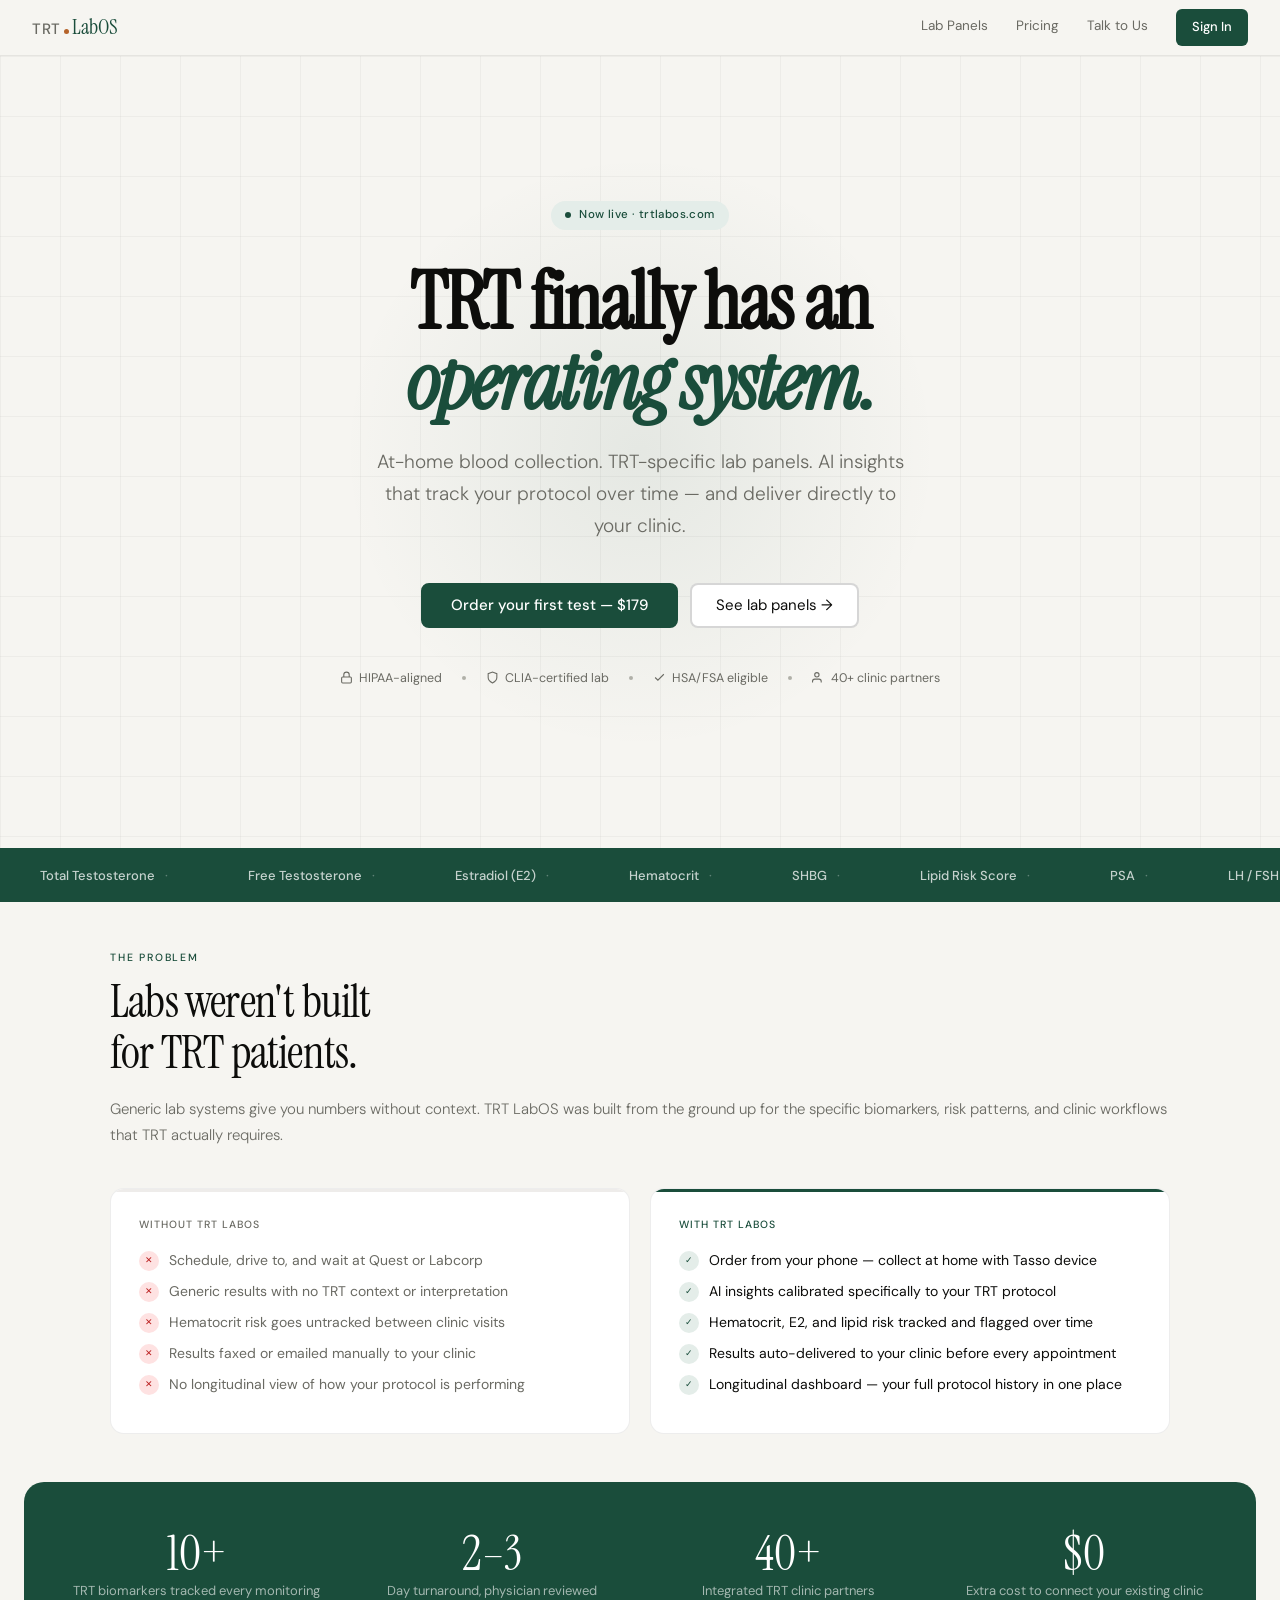
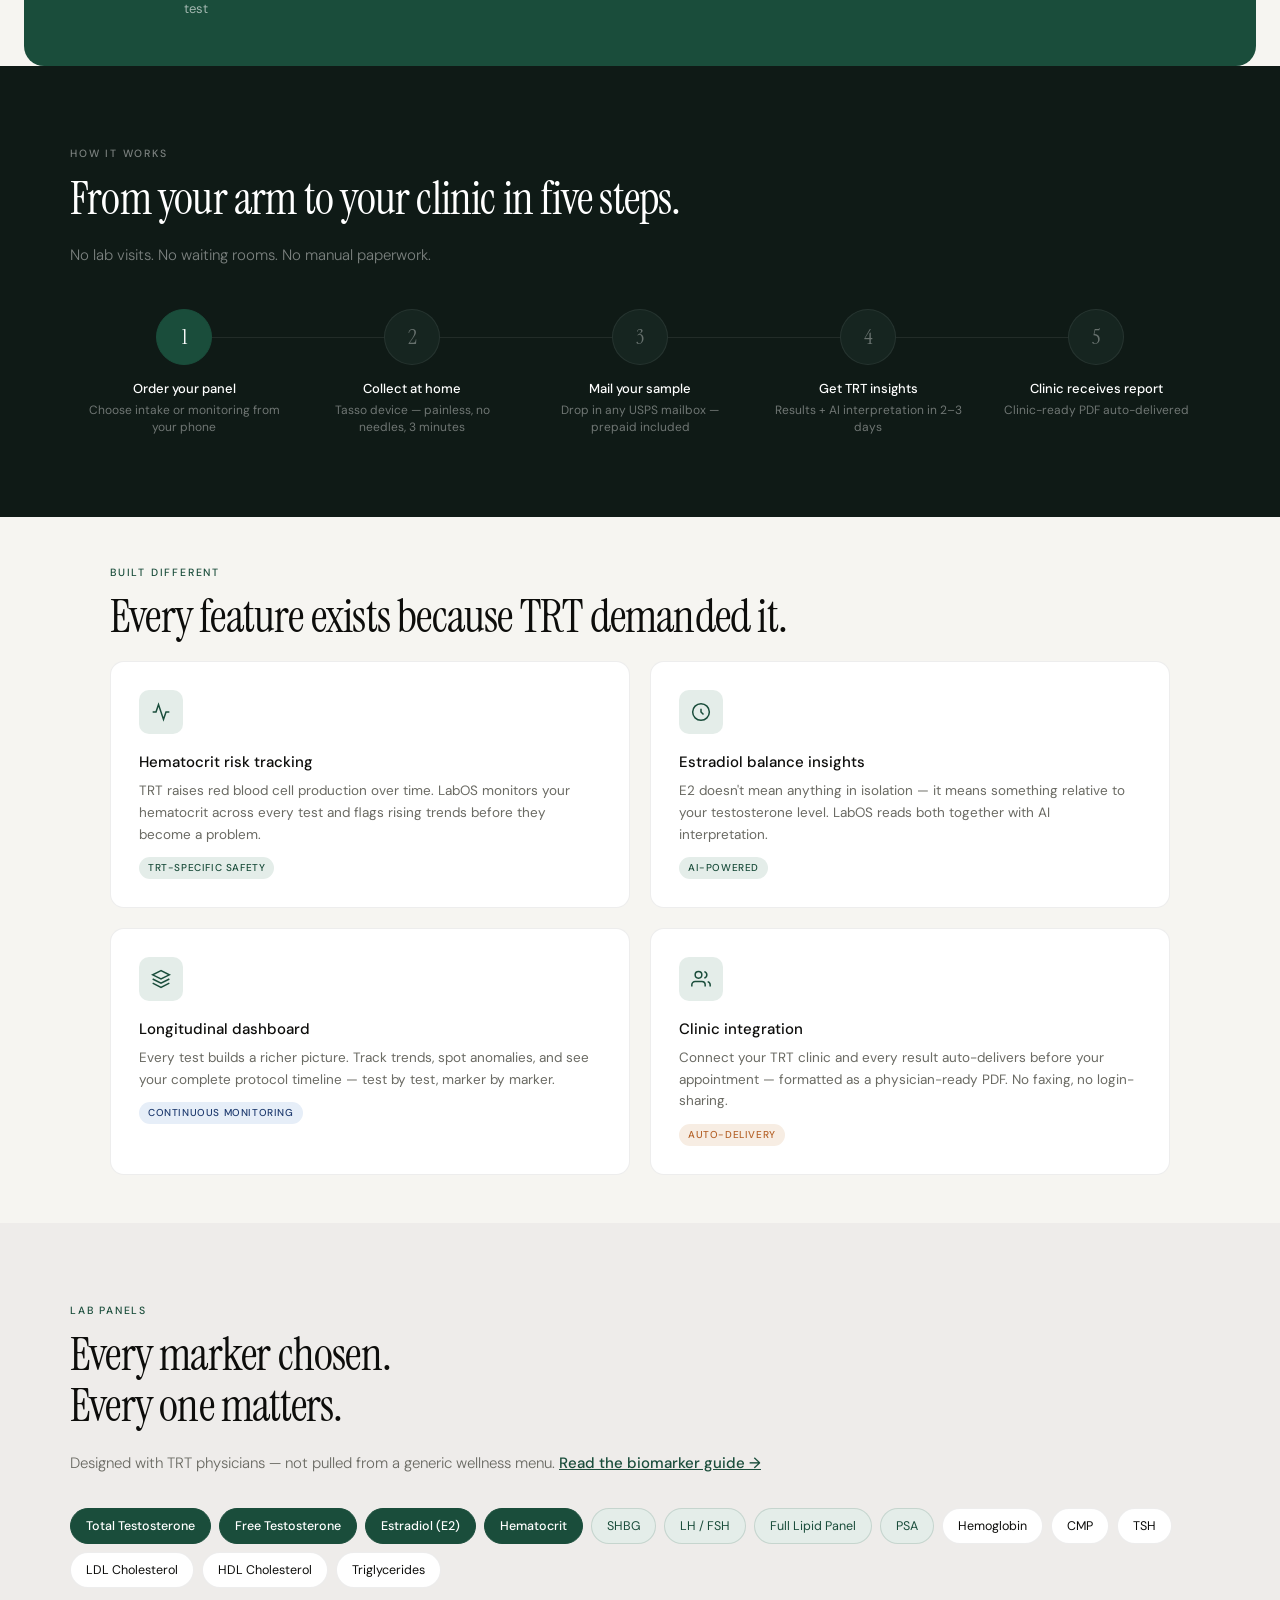
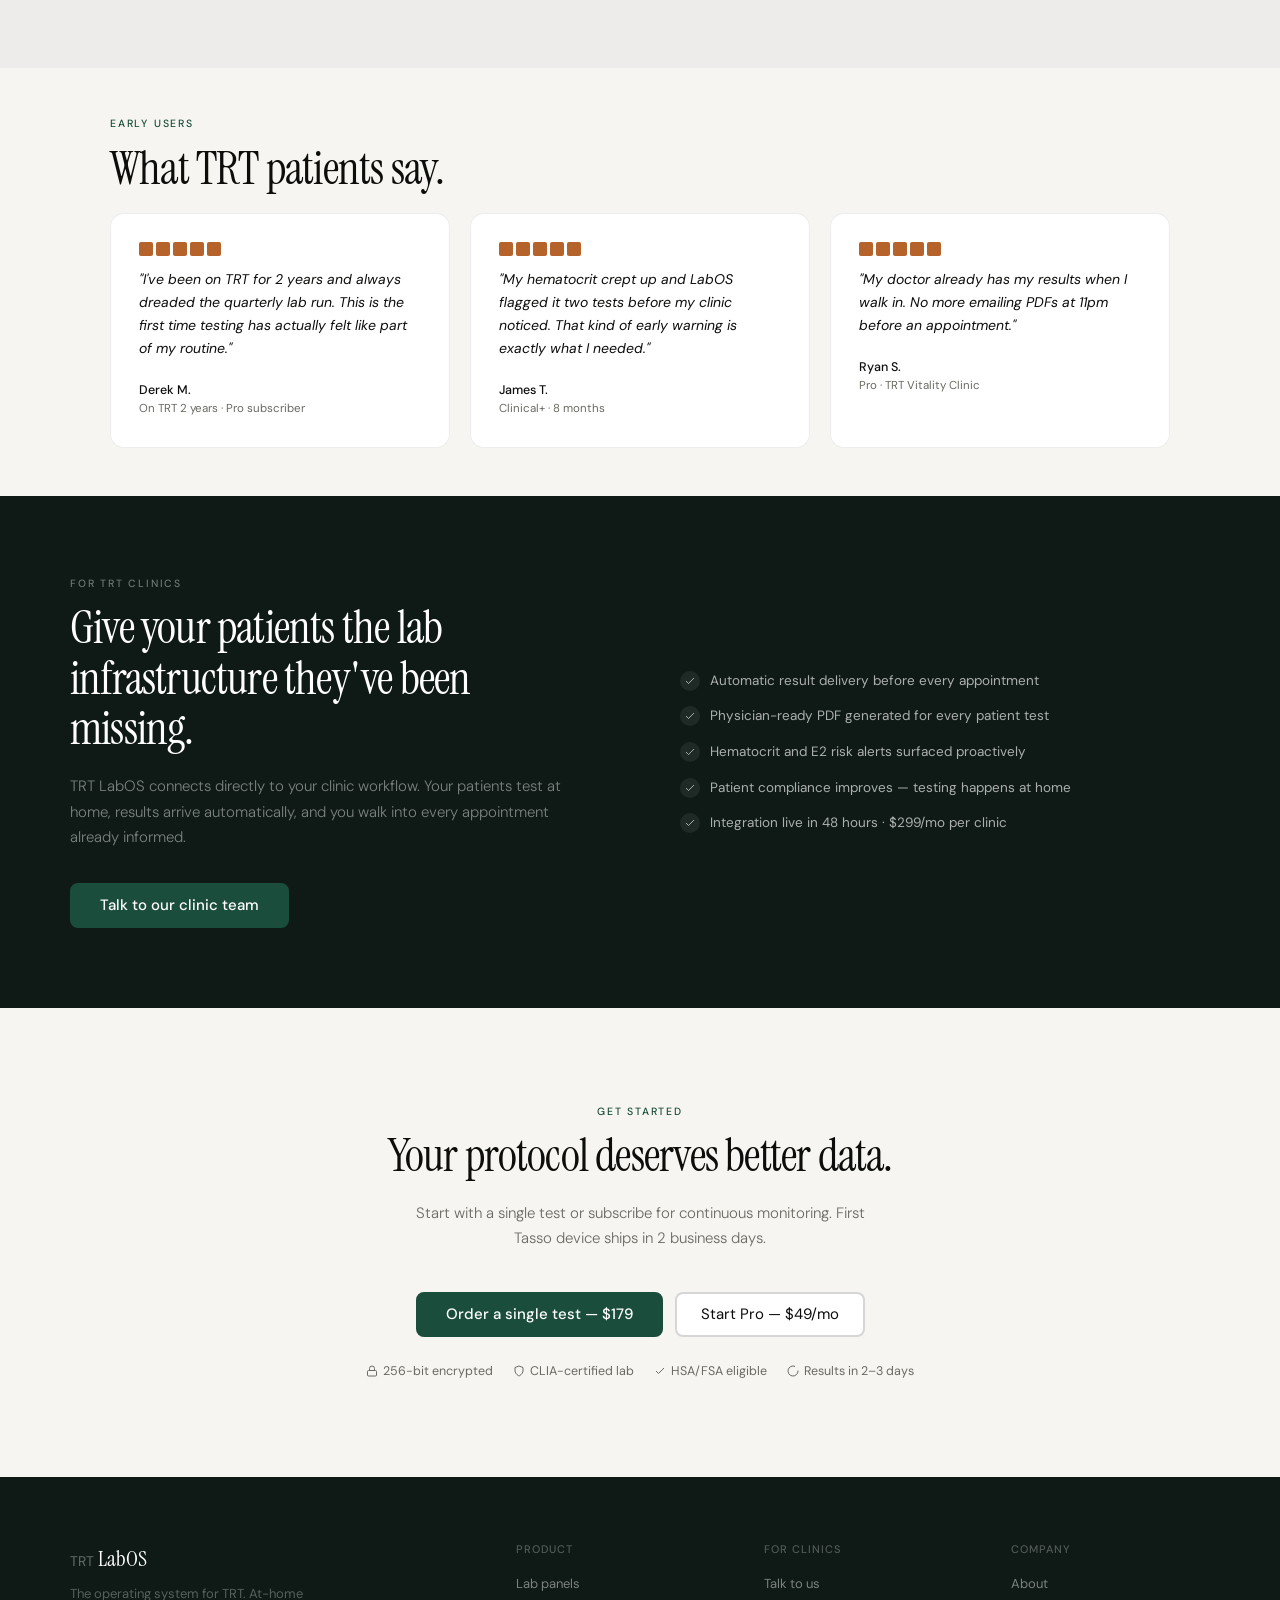
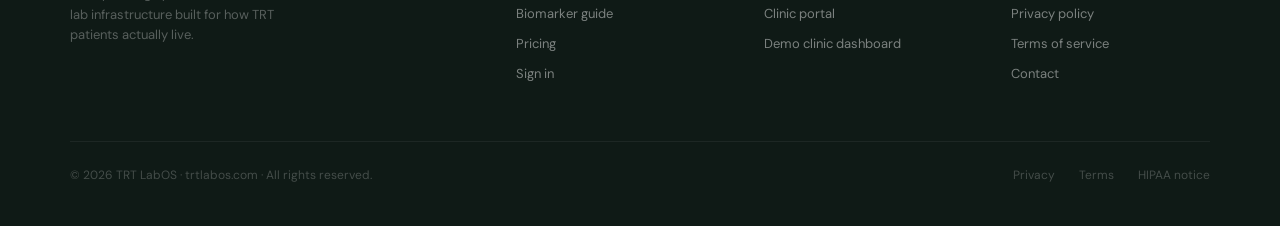
==== index.html @ 114b2422 "Add demo clinic dashboard; rename demo pages for prod namespace clarity - New demo-clinic-dashboard." ====
<!DOCTYPE html>
<html lang="en">
<head>
<meta charset="UTF-8">
<meta name="viewport" content="width=device-width, initial-scale=1.0">
<title>TRT LabOS — TRT finally has an operating system.</title>
<meta name="description" content="At-home blood collection. TRT-specific lab panels. AI insights that track your protocol over time — and deliver directly to your clinic.">
<meta property="og:title" content="TRT LabOS — TRT finally has an operating system.">
<meta property="og:description" content="At-home blood collection. TRT-specific lab panels. AI insights that track your protocol over time.">
<meta property="og:url" content="https://trtlabos.com">
<link rel="stylesheet" href="styles.css?v=2">
<style>
/* ── HOME-SPECIFIC ── */
.hero{padding:4rem 1.5rem 5rem;position:relative;overflow:hidden;display:flex;flex-direction:column;align-items:center;justify-content:center;text-align:center;min-height:88vh;}
.hero-bg{position:absolute;inset:0;background:var(--bg);z-index:0;}
.hero-grid{position:absolute;inset:0;background-image:linear-gradient(var(--border) 1px,transparent 1px),linear-gradient(90deg,var(--border) 1px,transparent 1px);background-size:60px 60px;z-index:0;opacity:0.5;}
.hero-orb{position:absolute;width:600px;height:600px;border-radius:50%;background:radial-gradient(circle,rgba(26,77,59,0.08) 0%,transparent 70%);top:50%;left:50%;transform:translate(-50%,-50%);z-index:0;}
.hero-content{position:relative;z-index:1;max-width:800px;}
.hero-kicker{display:inline-flex;align-items:center;gap:8px;background:#E4EDE9;color:#1A4D3B;font-size:11.5px;font-weight:500;padding:5px 14px;border-radius:20px;margin-bottom:2rem;letter-spacing:0.4px;}
.kicker-dot{width:6px;height:6px;border-radius:50%;background:#1A4D3B;}
.hero h1{font-family:'Instrument Serif',serif;font-size:clamp(42px,7vw,80px);line-height:1.0;color:var(--ink);letter-spacing:-2px;margin-bottom:1.5rem;}
.hero h1 em{font-style:italic;color:#1A4D3B;}
.hero-sub{font-size:clamp(16px,2vw,19px);color:var(--muted);max-width:540px;margin:0 auto 2.5rem;line-height:1.7;font-weight:300;}
.hero-actions{display:flex;gap:12px;justify-content:center;flex-wrap:wrap;margin-bottom:2.5rem;}
.hero-trust{display:flex;align-items:center;justify-content:center;gap:1.25rem;flex-wrap:wrap;}
.trust-item{display:flex;align-items:center;gap:6px;font-size:12.5px;color:var(--muted);}
.trust-dot{width:4px;height:4px;border-radius:50%;background:var(--subtle);}
.marquee-wrap{background:#1A4D3B;padding:14px 0;overflow:hidden;white-space:nowrap;}
.marquee-track{display:inline-flex;animation:marquee 28s linear infinite;}
.marquee-item{display:inline-flex;align-items:center;gap:10px;font-size:13px;font-weight:500;color:rgba(255,255,255,0.75);padding:0 2.5rem;}
.marquee-sep{color:rgba(255,255,255,0.3);}
@keyframes marquee{from{transform:translateX(0)}to{transform:translateX(-50%)}}
.pain-grid{display:grid;grid-template-columns:1fr 1fr;gap:1.25rem;}
.pain-card{background:#ffffff;border:1px solid var(--border);border-radius:14px;padding:1.75rem;position:relative;overflow:hidden;}
.pain-card::before{content:'';position:absolute;top:0;left:0;right:0;height:3px;background:var(--surface);}
.pain-card.solved::before{background:#1A4D3B;}
.pain-label{font-size:10.5px;font-weight:500;letter-spacing:1px;text-transform:uppercase;color:var(--muted);margin-bottom:1rem;}
.pain-card.solved .pain-label{color:#1A4D3B;}
.pain-item{display:flex;align-items:flex-start;gap:10px;font-size:14px;margin-bottom:10px;line-height:1.45;}
.pain-item.bad{color:var(--muted);}
.pain-item.good{color:var(--ink);}
.pain-icon{width:20px;height:20px;border-radius:50%;display:flex;align-items:center;justify-content:center;font-size:9px;flex-shrink:0;margin-top:1px;}
.pi-bad{background:#FEE2E2;color:#B91C1C;}
.pi-good{background:#E4EDE9;color:#1A4D3B;}
.stats-band{background:#1A4D3B;border-radius:20px;padding:3rem 2.5rem;display:grid;grid-template-columns:repeat(4,1fr);gap:2rem;margin:0 1.5rem;}
.stat-item{text-align:center;}
.stat-num{font-family:'Instrument Serif',serif;font-size:48px;color:#ffffff;line-height:1;margin-bottom:4px;}
.stat-lbl{font-size:13px;color:rgba(255,255,255,0.6);line-height:1.4;}
.hiw-dark{background:#0F1A16;padding:5rem 1.5rem;}
.hiw-inner{max-width:1140px;margin:0 auto;}
.hiw-dark .eyebrow{color:rgba(255,255,255,0.45);}
.hiw-dark .sec-title{color:#ffffff;}
.hiw-dark .sec-sub{color:rgba(255,255,255,0.45);}
.hiw-steps{display:grid;grid-template-columns:repeat(5,1fr);gap:0;position:relative;}
.hiw-steps::before{content:'';position:absolute;top:28px;left:10%;right:10%;height:1px;background:rgba(255,255,255,0.08);}
.hiw-step{text-align:center;padding:0 0.75rem;position:relative;}
.hiw-num{width:56px;height:56px;border-radius:50%;background:#162520;border:1px solid rgba(255,255,255,0.07);display:flex;align-items:center;justify-content:center;margin:0 auto 1rem;font-family:'Instrument Serif',serif;font-size:22px;color:rgba(255,255,255,0.35);position:relative;z-index:1;}
.hiw-step.active-step .hiw-num{background:#1A4D3B;border-color:#1A4D3B;color:#ffffff;}
.hiw-step h4{font-size:13px;font-weight:500;color:#ffffff;margin-bottom:4px;line-height:1.3;}
.hiw-step p{font-size:12px;color:rgba(255,255,255,0.4);line-height:1.45;}
.features-grid{display:grid;grid-template-columns:1fr 1fr;gap:1.25rem;}
.feat-card{background:#ffffff;border:1px solid var(--border);border-radius:14px;padding:1.75rem;transition:border-color 0.2s;}
.feat-card:hover{border-color:var(--border-mid);}
.feat-icon{width:44px;height:44px;border-radius:10px;background:#E4EDE9;display:flex;align-items:center;justify-content:center;margin-bottom:1rem;}
.feat-card h3{font-size:15px;font-weight:500;color:var(--ink);margin-bottom:6px;}
.feat-card p{font-size:13.5px;color:var(--muted);line-height:1.6;}
.feat-tag{display:inline-block;font-size:10px;font-weight:500;letter-spacing:0.6px;text-transform:uppercase;padding:3px 9px;border-radius:20px;margin-top:12px;}
.tag-green{background:#E4EDE9;color:#1A4D3B;}
.tag-warm{background:#F7EDE3;color:#B5632A;}
.tag-blue{background:#E6EEF8;color:#1E3A6E;}
.bm-section{background:#EEECEA;padding:5rem 1.5rem;}
.bm-inner{max-width:1140px;margin:0 auto;}
.bm-grid{display:flex;flex-wrap:wrap;gap:8px;margin-top:2rem;}
.bm-pill{font-size:12.5px;padding:7px 15px;border-radius:20px;background:#ffffff;border:1px solid var(--border);color:var(--ink);}
.bm-pill.primary{background:#1A4D3B;border-color:#1A4D3B;color:#ffffff;font-weight:500;}
.bm-pill.secondary{background:#E4EDE9;border-color:rgba(26,77,59,0.15);color:#1A4D3B;}
.testi-grid{display:grid;grid-template-columns:repeat(3,1fr);gap:1.25rem;}
.testi-card{background:#ffffff;border:1px solid var(--border);border-radius:14px;padding:1.75rem;}
.testi-stars{display:flex;gap:3px;margin-bottom:0.75rem;}
.star{width:14px;height:14px;background:#B5632A;border-radius:2px;}
.testi-quote{font-size:14px;color:var(--ink);line-height:1.65;margin-bottom:1.25rem;font-style:italic;}
.testi-author{font-size:12.5px;font-weight:500;color:var(--ink);}
.testi-role{font-size:11.5px;color:var(--muted);}
.clinic-section{background:#0F1A16;padding:5rem 1.5rem;}
.clinic-inner{max-width:1140px;margin:0 auto;display:grid;grid-template-columns:1fr 1fr;gap:5rem;align-items:center;}
.clinic-inner .eyebrow{color:rgba(255,255,255,0.4);}
.clinic-inner .sec-title{color:#ffffff;}
.clinic-dark-sub{font-size:15px;color:rgba(255,255,255,0.45);line-height:1.7;margin-bottom:2rem;font-weight:300;}
.clinic-features{display:flex;flex-direction:column;gap:14px;}
.clinic-feat{display:flex;align-items:flex-start;gap:10px;font-size:13.5px;color:rgba(255,255,255,0.65);}
.cf-icon{width:20px;height:20px;border-radius:50%;background:rgba(255,255,255,0.07);display:flex;align-items:center;justify-content:center;flex-shrink:0;margin-top:1px;}
.final-cta{padding:6rem 1.5rem;text-align:center;}
.cta-actions{display:flex;gap:12px;justify-content:center;flex-wrap:wrap;margin-bottom:1.5rem;}
.cta-trust{display:flex;align-items:center;justify-content:center;gap:1.25rem;flex-wrap:wrap;}
.ct-item{font-size:12.5px;color:var(--muted);display:flex;align-items:center;gap:5px;}
@media(max-width:640px){
  .pain-grid,.features-grid,.clinic-inner{grid-template-columns:1fr;}
  .stats-band{grid-template-columns:1fr 1fr;gap:1.5rem;margin:0 1rem;padding:2rem 1.5rem;}
  .testi-grid{grid-template-columns:1fr;}
  .hiw-steps{grid-template-columns:1fr 1fr;gap:1.25rem;}
  .hiw-steps::before{display:none;}
  .hero{padding:3rem 1.25rem 4rem;min-height:auto;}
  .hero h1{letter-spacing:-1px;}
  .hero-actions{flex-direction:column;align-items:stretch;max-width:320px;margin:0 auto 2rem;}
  .btn-primary,.btn-secondary{width:100%;text-align:center;}
}
</style>
</head>
<body>

<nav class="nav">
  <a href="/" class="nav-logo"><span class="nav-trt">TRT</span><div class="nav-dot"></div><span class="nav-labos">LabOS</span></a>
  <div class="nav-links">
    <a href="/panels.html">Lab Panels</a>
    <a href="/pricing.html">Pricing</a>
    <a href="/contact.html">Talk to Us</a>
    <a href="/signup.html" class="nav-cta">Sign In</a>
  </div>
  <div class="hamburger" id="hamburger" onclick="toggleMenu()"><span></span><span></span><span></span></div>
</nav>
<div class="mobile-menu" id="mobile-menu">
  <a href="/panels.html">Lab Panels</a>
  <a href="/pricing.html">Pricing</a>
  <a href="/contact.html">Talk to Us</a>
  <a href="/about.html">About</a>
  <a href="/signup.html" class="mob-cta">Sign In</a>
</div>

<section class="hero">
  <div class="hero-bg"></div>
  <div class="hero-grid"></div>
  <div class="hero-orb"></div>
  <div class="hero-content">
    <div class="hero-kicker"><span class="kicker-dot"></span>Now live · trtlabos.com</div>
    <h1>TRT finally has an<br><em>operating system.</em></h1>
    <p class="hero-sub">At-home blood collection. TRT-specific lab panels. AI insights that track your protocol over time — and deliver directly to your clinic.</p>
    <div class="hero-actions">
      <a href="/signup.html?plan=onetime" class="btn-primary">Order your first test — $179</a>
      <a href="/panels.html" class="btn-secondary">See lab panels →</a>
    </div>
    <div class="hero-trust">
      <div class="trust-item"><svg width="13" height="13" viewBox="0 0 24 24" fill="none" stroke="currentColor" stroke-width="2"><rect x="3" y="11" width="18" height="11" rx="2"/><path d="M7 11V7a5 5 0 0110 0v4"/></svg>HIPAA-aligned</div>
      <div class="trust-dot"></div>
      <div class="trust-item"><svg width="13" height="13" viewBox="0 0 24 24" fill="none" stroke="currentColor" stroke-width="2"><path d="M12 22s8-4 8-10V5l-8-3-8 3v7c0 6 8 10 8 10z"/></svg>CLIA-certified lab</div>
      <div class="trust-dot"></div>
      <div class="trust-item"><svg width="13" height="13" viewBox="0 0 24 24" fill="none" stroke="currentColor" stroke-width="2"><polyline points="20 6 9 17 4 12"/></svg>HSA/FSA eligible</div>
      <div class="trust-dot"></div>
      <div class="trust-item"><svg width="13" height="13" viewBox="0 0 24 24" fill="none" stroke="currentColor" stroke-width="2"><path d="M17 21v-2a4 4 0 00-4-4H5a4 4 0 00-4 4v2"/><circle cx="9" cy="7" r="4"/></svg>40+ clinic partners</div>
    </div>
  </div>
</section>

<div class="marquee-wrap">
  <div class="marquee-track">
    <span class="marquee-item">Total Testosterone <span class="marquee-sep">·</span></span>
    <span class="marquee-item">Free Testosterone <span class="marquee-sep">·</span></span>
    <span class="marquee-item">Estradiol (E2) <span class="marquee-sep">·</span></span>
    <span class="marquee-item">Hematocrit <span class="marquee-sep">·</span></span>
    <span class="marquee-item">SHBG <span class="marquee-sep">·</span></span>
    <span class="marquee-item">Lipid Risk Score <span class="marquee-sep">·</span></span>
    <span class="marquee-item">PSA <span class="marquee-sep">·</span></span>
    <span class="marquee-item">LH / FSH <span class="marquee-sep">·</span></span>
    <span class="marquee-item">CBC <span class="marquee-sep">·</span></span>
    <span class="marquee-item">TSH <span class="marquee-sep">·</span></span>
    <span class="marquee-item">Hemoglobin <span class="marquee-sep">·</span></span>
    <span class="marquee-item">Total Testosterone <span class="marquee-sep">·</span></span>
    <span class="marquee-item">Free Testosterone <span class="marquee-sep">·</span></span>
    <span class="marquee-item">Estradiol (E2) <span class="marquee-sep">·</span></span>
    <span class="marquee-item">Hematocrit <span class="marquee-sep">·</span></span>
    <span class="marquee-item">SHBG <span class="marquee-sep">·</span></span>
    <span class="marquee-item">Lipid Risk Score <span class="marquee-sep">·</span></span>
    <span class="marquee-item">PSA <span class="marquee-sep">·</span></span>
    <span class="marquee-item">LH / FSH <span class="marquee-sep">·</span></span>
    <span class="marquee-item">CBC <span class="marquee-sep">·</span></span>
    <span class="marquee-item">TSH <span class="marquee-sep">·</span></span>
    <span class="marquee-item">Hemoglobin <span class="marquee-sep">·</span></span>
  </div>
</div>

<section class="wrap">
  <div class="eyebrow">The problem</div>
  <div class="sec-title">Labs weren't built<br>for TRT patients.</div>
  <div class="sec-sub">Generic lab systems give you numbers without context. TRT LabOS was built from the ground up for the specific biomarkers, risk patterns, and clinic workflows that TRT actually requires.</div>
  <div class="pain-grid">
    <div class="pain-card">
      <div class="pain-label">Without TRT LabOS</div>
      <div class="pain-item bad"><span class="pain-icon pi-bad">✕</span>Schedule, drive to, and wait at Quest or Labcorp</div>
      <div class="pain-item bad"><span class="pain-icon pi-bad">✕</span>Generic results with no TRT context or interpretation</div>
      <div class="pain-item bad"><span class="pain-icon pi-bad">✕</span>Hematocrit risk goes untracked between clinic visits</div>
      <div class="pain-item bad"><span class="pain-icon pi-bad">✕</span>Results faxed or emailed manually to your clinic</div>
      <div class="pain-item bad"><span class="pain-icon pi-bad">✕</span>No longitudinal view of how your protocol is performing</div>
    </div>
    <div class="pain-card solved">
      <div class="pain-label">With TRT LabOS</div>
      <div class="pain-item good"><span class="pain-icon pi-good">✓</span>Order from your phone — collect at home with Tasso device</div>
      <div class="pain-item good"><span class="pain-icon pi-good">✓</span>AI insights calibrated specifically to your TRT protocol</div>
      <div class="pain-item good"><span class="pain-icon pi-good">✓</span>Hematocrit, E2, and lipid risk tracked and flagged over time</div>
      <div class="pain-item good"><span class="pain-icon pi-good">✓</span>Results auto-delivered to your clinic before every appointment</div>
      <div class="pain-item good"><span class="pain-icon pi-good">✓</span>Longitudinal dashboard — your full protocol history in one place</div>
    </div>
  </div>
</section>

<div class="stats-band">
  <div class="stat-item"><div class="stat-num">10+</div><div class="stat-lbl">TRT biomarkers tracked every monitoring test</div></div>
  <div class="stat-item"><div class="stat-num">2–3</div><div class="stat-lbl">Day turnaround, physician reviewed</div></div>
  <div class="stat-item"><div class="stat-num">40+</div><div class="stat-lbl">Integrated TRT clinic partners</div></div>
  <div class="stat-item"><div class="stat-num">$0</div><div class="stat-lbl">Extra cost to connect your existing clinic</div></div>
</div>

<section class="hiw-dark">
  <div class="hiw-inner">
    <div class="eyebrow">How it works</div>
    <div class="sec-title">From your arm to your clinic in five steps.</div>
    <div class="sec-sub">No lab visits. No waiting rooms. No manual paperwork.</div>
    <div class="hiw-steps">
      <div class="hiw-step active-step"><div class="hiw-num">1</div><h4>Order your panel</h4><p>Choose intake or monitoring from your phone</p></div>
      <div class="hiw-step"><div class="hiw-num">2</div><h4>Collect at home</h4><p>Tasso device — painless, no needles, 3 minutes</p></div>
      <div class="hiw-step"><div class="hiw-num">3</div><h4>Mail your sample</h4><p>Drop in any USPS mailbox — prepaid included</p></div>
      <div class="hiw-step"><div class="hiw-num">4</div><h4>Get TRT insights</h4><p>Results + AI interpretation in 2–3 days</p></div>
      <div class="hiw-step"><div class="hiw-num">5</div><h4>Clinic receives report</h4><p>Clinic-ready PDF auto-delivered</p></div>
    </div>
  </div>
</section>

<section class="wrap">
  <div class="eyebrow">Built different</div>
  <div class="sec-title">Every feature exists because TRT demanded it.</div>
  <div class="features-grid">
    <div class="feat-card"><div class="feat-icon"><svg width="20" height="20" viewBox="0 0 24 24" fill="none" stroke="#1A4D3B" stroke-width="1.8"><path d="M22 12h-4l-3 9L9 3l-3 9H2"/></svg></div><h3>Hematocrit risk tracking</h3><p>TRT raises red blood cell production over time. LabOS monitors your hematocrit across every test and flags rising trends before they become a problem.</p><span class="feat-tag tag-green">TRT-specific safety</span></div>
    <div class="feat-card"><div class="feat-icon"><svg width="20" height="20" viewBox="0 0 24 24" fill="none" stroke="#1A4D3B" stroke-width="1.8"><circle cx="12" cy="12" r="10"/><path d="M12 8v4l3 3"/></svg></div><h3>Estradiol balance insights</h3><p>E2 doesn't mean anything in isolation — it means something relative to your testosterone level. LabOS reads both together with AI interpretation.</p><span class="feat-tag tag-green">AI-powered</span></div>
    <div class="feat-card"><div class="feat-icon"><svg width="20" height="20" viewBox="0 0 24 24" fill="none" stroke="#1A4D3B" stroke-width="1.8"><path d="M12 2L2 7l10 5 10-5-10-5z"/><path d="M2 17l10 5 10-5M2 12l10 5 10-5"/></svg></div><h3>Longitudinal dashboard</h3><p>Every test builds a richer picture. Track trends, spot anomalies, and see your complete protocol timeline — test by test, marker by marker.</p><span class="feat-tag tag-blue">Continuous monitoring</span></div>
    <div class="feat-card"><div class="feat-icon"><svg width="20" height="20" viewBox="0 0 24 24" fill="none" stroke="#1A4D3B" stroke-width="1.8"><path d="M17 21v-2a4 4 0 00-4-4H5a4 4 0 00-4 4v2"/><circle cx="9" cy="7" r="4"/><path d="M23 21v-2a4 4 0 00-3-3.87M16 3.13a4 4 0 010 7.75"/></svg></div><h3>Clinic integration</h3><p>Connect your TRT clinic and every result auto-delivers before your appointment — formatted as a physician-ready PDF. No faxing, no login-sharing.</p><span class="feat-tag tag-warm">Auto-delivery</span></div>
  </div>
</section>

<section class="bm-section">
  <div class="bm-inner">
    <div class="eyebrow">Lab panels</div>
    <div class="sec-title">Every marker chosen.<br>Every one matters.</div>
    <div class="sec-sub" style="margin-bottom:0;">Designed with TRT physicians — not pulled from a generic wellness menu. <a href="/biomarkers.html" style="color:#1A4D3B;font-weight:500;">Read the biomarker guide →</a></div>
    <div class="bm-grid">
      <span class="bm-pill primary">Total Testosterone</span><span class="bm-pill primary">Free Testosterone</span><span class="bm-pill primary">Estradiol (E2)</span><span class="bm-pill primary">Hematocrit</span><span class="bm-pill secondary">SHBG</span><span class="bm-pill secondary">LH / FSH</span><span class="bm-pill secondary">Full Lipid Panel</span><span class="bm-pill secondary">PSA</span><span class="bm-pill">Hemoglobin</span><span class="bm-pill">CMP</span><span class="bm-pill">TSH</span><span class="bm-pill">LDL Cholesterol</span><span class="bm-pill">HDL Cholesterol</span><span class="bm-pill">Triglycerides</span>
    </div>
  </div>
</section>

<section class="wrap">
  <div class="eyebrow">Early users</div>
  <div class="sec-title">What TRT patients say.</div>
  <div class="testi-grid">
    <div class="testi-card"><div class="testi-stars"><div class="star"></div><div class="star"></div><div class="star"></div><div class="star"></div><div class="star"></div></div><div class="testi-quote">"I've been on TRT for 2 years and always dreaded the quarterly lab run. This is the first time testing has actually felt like part of my routine."</div><div class="testi-author">Derek M.</div><div class="testi-role">On TRT 2 years · Pro subscriber</div></div>
    <div class="testi-card"><div class="testi-stars"><div class="star"></div><div class="star"></div><div class="star"></div><div class="star"></div><div class="star"></div></div><div class="testi-quote">"My hematocrit crept up and LabOS flagged it two tests before my clinic noticed. That kind of early warning is exactly what I needed."</div><div class="testi-author">James T.</div><div class="testi-role">Clinical+ · 8 months</div></div>
    <div class="testi-card"><div class="testi-stars"><div class="star"></div><div class="star"></div><div class="star"></div><div class="star"></div><div class="star"></div></div><div class="testi-quote">"My doctor already has my results when I walk in. No more emailing PDFs at 11pm before an appointment."</div><div class="testi-author">Ryan S.</div><div class="testi-role">Pro · TRT Vitality Clinic</div></div>
  </div>
</section>

<section class="clinic-section">
  <div class="clinic-inner">
    <div>
      <div class="eyebrow">For TRT clinics</div>
      <div class="sec-title">Give your patients the lab infrastructure they've been missing.</div>
      <p class="clinic-dark-sub">TRT LabOS connects directly to your clinic workflow. Your patients test at home, results arrive automatically, and you walk into every appointment already informed.</p>
      <a href="/contact.html" class="btn-primary">Talk to our clinic team</a>
    </div>
    <div class="clinic-features">
      <div class="clinic-feat"><div class="cf-icon"><svg width="12" height="12" viewBox="0 0 24 24" fill="none" stroke="rgba(255,255,255,0.6)" stroke-width="2"><polyline points="20 6 9 17 4 12"/></svg></div>Automatic result delivery before every appointment</div>
      <div class="clinic-feat"><div class="cf-icon"><svg width="12" height="12" viewBox="0 0 24 24" fill="none" stroke="rgba(255,255,255,0.6)" stroke-width="2"><polyline points="20 6 9 17 4 12"/></svg></div>Physician-ready PDF generated for every patient test</div>
      <div class="clinic-feat"><div class="cf-icon"><svg width="12" height="12" viewBox="0 0 24 24" fill="none" stroke="rgba(255,255,255,0.6)" stroke-width="2"><polyline points="20 6 9 17 4 12"/></svg></div>Hematocrit and E2 risk alerts surfaced proactively</div>
      <div class="clinic-feat"><div class="cf-icon"><svg width="12" height="12" viewBox="0 0 24 24" fill="none" stroke="rgba(255,255,255,0.6)" stroke-width="2"><polyline points="20 6 9 17 4 12"/></svg></div>Patient compliance improves — testing happens at home</div>
      <div class="clinic-feat"><div class="cf-icon"><svg width="12" height="12" viewBox="0 0 24 24" fill="none" stroke="rgba(255,255,255,0.6)" stroke-width="2"><polyline points="20 6 9 17 4 12"/></svg></div>Integration live in 48 hours · $299/mo per clinic</div>
    </div>
  </div>
</section>

<section class="final-cta">
  <div class="eyebrow">Get started</div>
  <div class="sec-title">Your protocol deserves better data.</div>
  <div class="sec-sub" style="max-width:480px;margin:0 auto 2.5rem;">Start with a single test or subscribe for continuous monitoring. First Tasso device ships in 2 business days.</div>
  <div class="cta-actions">
    <a href="/signup.html?plan=onetime" class="btn-primary">Order a single test — $179</a>
    <a href="/signup.html?plan=pro" class="btn-secondary">Start Pro — $49/mo</a>
  </div>
  <div class="cta-trust">
    <div class="ct-item"><svg width="12" height="12" viewBox="0 0 24 24" fill="none" stroke="currentColor" stroke-width="2"><rect x="3" y="11" width="18" height="11" rx="2"/><path d="M7 11V7a5 5 0 0110 0v4"/></svg>256-bit encrypted</div>
    <div class="ct-item"><svg width="12" height="12" viewBox="0 0 24 24" fill="none" stroke="currentColor" stroke-width="2"><path d="M12 22s8-4 8-10V5l-8-3-8 3v7c0 6 8 10 8 10z"/></svg>CLIA-certified lab</div>
    <div class="ct-item"><svg width="12" height="12" viewBox="0 0 24 24" fill="none" stroke="currentColor" stroke-width="2"><polyline points="20 6 9 17 4 12"/></svg>HSA/FSA eligible</div>
    <div class="ct-item"><svg width="12" height="12" viewBox="0 0 24 24" fill="none" stroke="currentColor" stroke-width="2"><path d="M22 11.08V12a10 10 0 11-5.93-9.14"/></svg>Results in 2–3 days</div>
  </div>
</section>

<footer>
  <div class="footer-inner">
    <div class="footer-top">
      <div><div class="footer-logo"><span>TRT</span>LabOS</div><p class="footer-tagline">The operating system for TRT. At-home lab infrastructure built for how TRT patients actually live.</p></div>
      <div class="footer-col"><h4>Product</h4><a href="/panels.html">Lab panels</a><a href="/biomarkers.html">Biomarker guide</a><a href="/pricing.html">Pricing</a><a href="/signup.html">Sign in</a></div>
      <div class="footer-col"><h4>For clinics</h4><a href="/contact.html">Talk to us</a><a href="/clinic.html">Clinic portal</a><a href="/demo-clinic-dashboard.html">Demo clinic dashboard</a></div>
      <div class="footer-col"><h4>Company</h4><a href="/about.html">About</a><a href="/privacy.html">Privacy policy</a><a href="/terms.html">Terms of service</a><a href="mailto:support@trtlabos.com">Contact</a></div>
    </div>
    <div class="footer-bottom">
      <p>© 2026 TRT LabOS · trtlabos.com · All rights reserved.</p>
      <div class="footer-legal"><a href="/privacy.html">Privacy</a><a href="/terms.html">Terms</a><a href="/privacy.html#hipaa">HIPAA notice</a></div>
    </div>
  </div>
</footer>

<script>
function toggleMenu(){
  var h=document.getElementById('hamburger'),m=document.getElementById('mobile-menu');
  h.classList.toggle('open'); m.classList.toggle('open');
}
</script>
</body>
</html>
---- styles.css ----
@import url('https://fonts.googleapis.com/css2?family=Instrument+Serif:ital@0;1&family=DM+Sans:wght@300;400;500&display=swap');

*{margin:0;padding:0;box-sizing:border-box;}
:root{
  --ink:#0D0D0B;--muted:#6A6A63;--subtle:#B0B0A8;
  --border:rgba(0,0,0,0.07);--border-mid:rgba(0,0,0,0.14);
  --accent:#1A4D3B;--accent-light:#E4EDE9;--accent-mid:#255C47;
  --warm:#B5632A;--warm-light:#F7EDE3;
  --bg:#F6F5F1;--card:#FFFFFF;--surface:#EEECEA;
  --dark:#0F1A16;--dark-border:rgba(255,255,255,0.07);
  --success-bg:#E8F5E9;--success-text:#1B5E20;
  --warn-bg:#FFF3E0;--warn-text:#B34A00;
}
html{scroll-behavior:smooth;}
body{font-family:'DM Sans',sans-serif;background:var(--bg);color:var(--ink);line-height:1.6;overflow-x:hidden;}

/* ── NAV ── */
.nav{background:rgba(246,245,241,0.95);backdrop-filter:blur(12px);border-bottom:1px solid var(--border);padding:0 2rem;height:56px;display:flex;align-items:center;justify-content:space-between;position:sticky;top:0;z-index:200;}
.nav-logo{display:flex;align-items:baseline;gap:2px;text-decoration:none;}
.nav-trt{font-family:'DM Sans',sans-serif;font-weight:500;font-size:15px;color:var(--muted);letter-spacing:0.5px;}
.nav-labos{font-family:'Instrument Serif',serif;font-size:21px;color:var(--accent);}
.nav-dot{width:5px;height:5px;border-radius:50%;background:var(--warm);margin:0 1px 3px;}
.nav-links{display:flex;align-items:center;gap:1.75rem;}
.nav-links a{font-size:13.5px;color:var(--muted);text-decoration:none;transition:color 0.15s;padding-bottom:2px;border-bottom:1.5px solid transparent;}
.nav-links a:hover{color:var(--ink);}
.nav-links a.active{color:var(--ink);border-bottom-color:var(--accent);}
.nav-cta{background:#1A4D3B!important;color:#ffffff!important;padding:8px 16px!important;border-radius:6px!important;border-bottom:none!important;font-weight:500!important;font-size:13px!important;}
.nav-cta:hover{background:#255C47!important;}
.hamburger{display:none;flex-direction:column;gap:5px;cursor:pointer;padding:4px;}
.hamburger span{display:block;width:22px;height:2px;background:var(--ink);border-radius:2px;transition:all 0.2s;}
.hamburger.open span:nth-child(1){transform:translateY(7px) rotate(45deg);}
.hamburger.open span:nth-child(2){opacity:0;}
.hamburger.open span:nth-child(3){transform:translateY(-7px) rotate(-45deg);}
.mobile-menu{display:none;background:var(--card);border-bottom:1px solid var(--border);padding:0.75rem 1.5rem 1.25rem;}
.mobile-menu.open{display:block;}
.mobile-menu a{display:block;padding:12px 0;font-size:15px;color:var(--ink);text-decoration:none;border-bottom:1px solid var(--border);}
.mobile-menu a:last-of-type{border-bottom:none;}
.mob-cta{display:block;margin-top:12px;background:#1A4D3B;color:#ffffff;padding:13px;border-radius:8px;text-align:center;font-weight:500;font-size:15px;border:none;cursor:pointer;font-family:'DM Sans',sans-serif;width:100%;text-decoration:none;}

/* ── BUTTONS ── */
.btn-primary{display:inline-block;background:#1A4D3B;color:#ffffff;border:2px solid #1A4D3B;padding:13px 28px;border-radius:8px;font-size:15px;font-weight:500;font-family:'DM Sans',sans-serif;cursor:pointer;text-decoration:none;transition:background 0.15s;line-height:1;text-align:center;}
.btn-primary:hover{background:#255C47;border-color:#255C47;}
.btn-secondary{display:inline-block;background:#ffffff;color:#0D0D0B;border:2px solid rgba(0,0,0,0.16);padding:13px 24px;border-radius:8px;font-size:15px;font-family:'DM Sans',sans-serif;cursor:pointer;text-decoration:none;transition:background 0.15s;line-height:1;text-align:center;}
.btn-secondary:hover{background:#EEECEA;}
.btn-white{display:inline-block;background:#ffffff;color:#1A4D3B;border:2px solid #ffffff;padding:11px 22px;border-radius:7px;font-size:14px;font-weight:500;font-family:'DM Sans',sans-serif;cursor:pointer;text-decoration:none;transition:opacity 0.15s;line-height:1;}
.btn-white:hover{opacity:0.88;}
.btn-full{display:block;width:100%;background:#1A4D3B;color:#ffffff;border:2px solid #1A4D3B;padding:14px;border-radius:9px;font-size:15px;font-weight:500;font-family:'DM Sans',sans-serif;cursor:pointer;text-align:center;transition:background 0.15s;line-height:1;}
.btn-full:hover{background:#255C47;}
.btn-full-g{display:block;width:100%;background:#ffffff;color:#0D0D0B;border:2px solid rgba(0,0,0,0.16);padding:13px;border-radius:9px;font-size:15px;font-family:'DM Sans',sans-serif;cursor:pointer;font-weight:400;text-align:center;transition:background 0.15s;margin-top:10px;line-height:1;}
.btn-full-g:hover{background:#EEECEA;}
.btn-plan{width:100%;padding:13px;border-radius:8px;font-size:14px;font-family:'DM Sans',sans-serif;cursor:pointer;font-weight:500;border:2px solid rgba(0,0,0,0.16);background:#ffffff;color:#0D0D0B;transition:all 0.15s;display:block;text-align:center;text-decoration:none;line-height:1;}
.btn-plan:hover{background:#EEECEA;}
.plan.featured .btn-plan{background:#1A4D3B;border-color:#1A4D3B;color:#ffffff;}
.plan.featured .btn-plan:hover{background:#255C47;}
.btn-outline-sm{border:2px solid rgba(0,0,0,0.16);background:#ffffff;color:#0D0D0B;padding:9px 18px;border-radius:7px;font-size:13.5px;font-family:'DM Sans',sans-serif;font-weight:500;cursor:pointer;display:inline-block;margin-top:10px;line-height:1;text-decoration:none;transition:background 0.15s;}
.btn-outline-sm:hover{background:#EEECEA;}
.btn-dash{width:100%;padding:9px;border-radius:7px;font-size:13px;font-family:'DM Sans',sans-serif;cursor:pointer;font-weight:500;border:2px solid rgba(0,0,0,0.16);background:#ffffff;color:#0D0D0B;transition:background 0.15s;}
.btn-dash:hover{background:#EEECEA;}
.ai-btn{font-size:12px;padding:6px 12px;border-radius:6px;border:1px solid rgba(26,77,59,0.25);background:#E4EDE9;color:#1A4D3B;cursor:pointer;font-family:'DM Sans',sans-serif;font-weight:500;transition:background 0.15s;}
.ai-btn:hover{background:#c8ddd6;}

/* ── LAYOUT ── */
.wrap{max-width:1140px;margin:0 auto;padding:3rem 2.5rem;}
.eyebrow{font-size:10.5px;font-weight:500;letter-spacing:1.8px;text-transform:uppercase;color:#1A4D3B;margin-bottom:0.6rem;}
.sec-title{font-family:'Instrument Serif',serif;font-size:clamp(28px,4vw,46px);color:var(--ink);letter-spacing:-0.8px;line-height:1.1;margin-bottom:1.25rem;}
.sec-sub{font-size:15px;color:var(--muted);line-height:1.7;margin-bottom:2.5rem;font-weight:300;}
.divider{border:none;border-top:1px solid var(--border);margin:1.5rem 0;}
.page-hero{padding:4rem 2.5rem 3rem;background:var(--bg);border-bottom:1px solid var(--border);}
.page-hero-inner{max-width:1140px;margin:0 auto;}
.page-hero .eyebrow{margin-bottom:0.5rem;}
.page-hero h1{font-family:'Instrument Serif',serif;font-size:clamp(36px,5vw,58px);color:var(--ink);letter-spacing:-1.2px;line-height:1.05;margin-bottom:1rem;}
.page-hero h1 em{font-style:italic;color:#1A4D3B;}
.page-hero p{font-size:17px;color:var(--muted);max-width:820px;line-height:1.7;font-weight:300;}

/* ── SHARED COMPONENTS ── */
.diff-grid{display:grid;grid-template-columns:repeat(4,1fr);gap:1rem;}
.diff-card{background:#ffffff;border:1px solid var(--border);border-radius:12px;padding:1.25rem;}
.diff-icon{width:36px;height:36px;border-radius:8px;background:#E4EDE9;display:flex;align-items:center;justify-content:center;margin-bottom:0.75rem;}
.diff-card h4{font-size:13px;font-weight:500;color:var(--ink);margin-bottom:4px;}
.diff-card p{font-size:12px;color:var(--muted);line-height:1.5;}
.cta-strip{background:#1A4D3B;border-radius:14px;padding:2.25rem 2.5rem;display:flex;justify-content:space-between;align-items:center;gap:1.5rem;}
.cta-strip h3{font-family:'Instrument Serif',serif;font-size:24px;color:#ffffff;margin-bottom:0.3rem;}
.cta-strip p{font-size:13.5px;color:rgba(255,255,255,0.6);max-width:360px;}

/* ── FOOTER ── */
footer{background:#0F1A16;padding:4rem 2.5rem 2.5rem;}
.footer-inner{max-width:1140px;margin:0 auto;}
.footer-top{display:grid;grid-template-columns:2fr 1fr 1fr 1fr;gap:3rem;margin-bottom:3rem;}
.footer-logo{font-family:'Instrument Serif',serif;font-size:22px;color:#ffffff;margin-bottom:0.5rem;}
.footer-logo span{color:rgba(255,255,255,0.35);font-family:'DM Sans',sans-serif;font-size:14px;font-weight:400;margin-right:4px;}
.footer-tagline{font-size:13px;color:rgba(255,255,255,0.3);line-height:1.6;max-width:240px;margin-top:0.5rem;}
.footer-col h4{font-size:11px;font-weight:500;text-transform:uppercase;letter-spacing:1px;color:rgba(255,255,255,0.28);margin-bottom:1rem;}
.footer-col a{display:block;font-size:13px;color:rgba(255,255,255,0.45);text-decoration:none;margin-bottom:9px;transition:color 0.15s;}
.footer-col a:hover{color:rgba(255,255,255,0.85);}
.footer-bottom{border-top:1px solid rgba(255,255,255,0.06);padding-top:1.5rem;display:flex;justify-content:space-between;align-items:center;flex-wrap:wrap;gap:1rem;}
.footer-bottom p{font-size:12px;color:rgba(255,255,255,0.22);}
.footer-legal{display:flex;gap:1.5rem;}
.footer-legal a{font-size:12px;color:rgba(255,255,255,0.22);text-decoration:none;transition:color 0.15s;}
.footer-legal a:hover{color:rgba(255,255,255,0.6);}

/* ── RESPONSIVE ── */
@media(max-width:640px){
  .nav-links{display:none;}
  .hamburger{display:flex;}
  .diff-grid{grid-template-columns:1fr 1fr;}
  .footer-top{grid-template-columns:1fr 1fr;gap:2rem;}
  .cta-strip{flex-direction:column;text-align:center;}
  .wrap{padding:2.5rem 1.5rem;}
  .page-hero{padding:2.5rem 1.5rem 2rem;}
  footer{padding:3rem 1.5rem 2rem;}
}
@media(max-width:420px){
  .footer-top{grid-template-columns:1fr;}
}
</style>
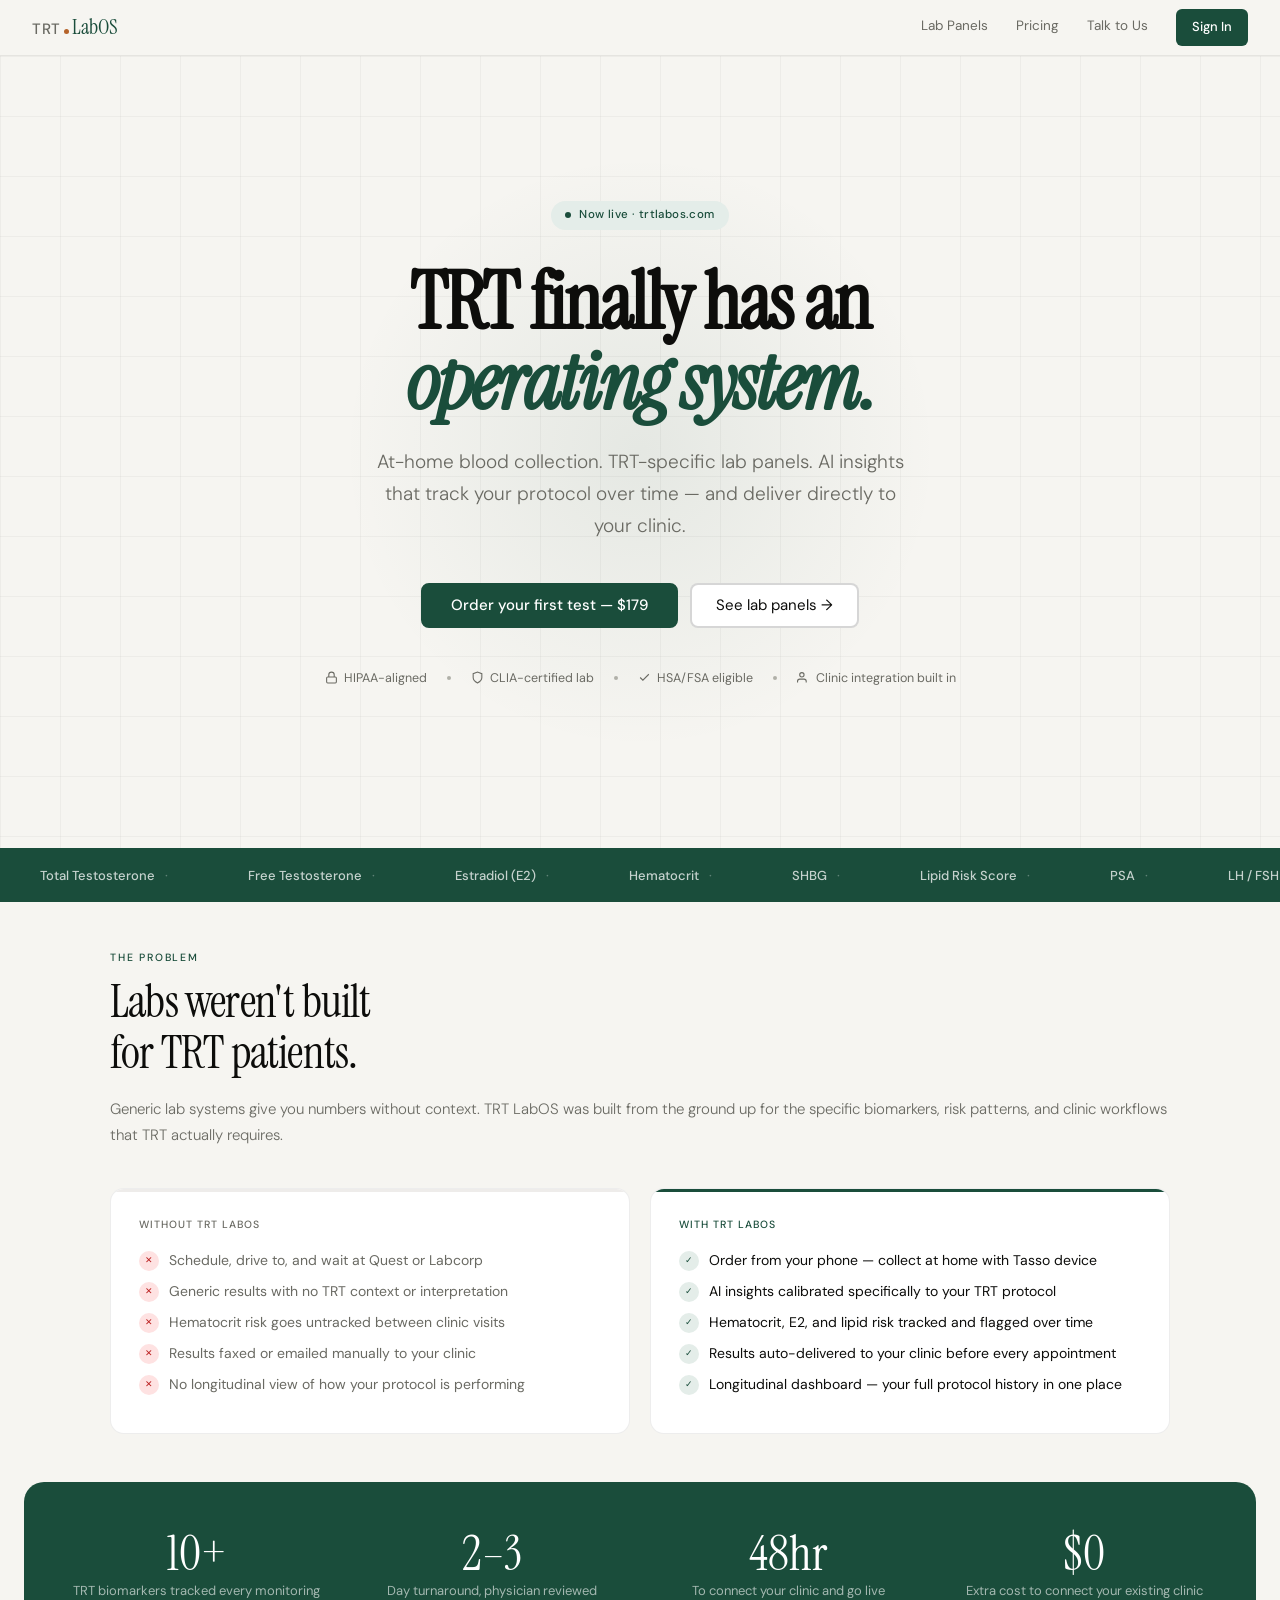
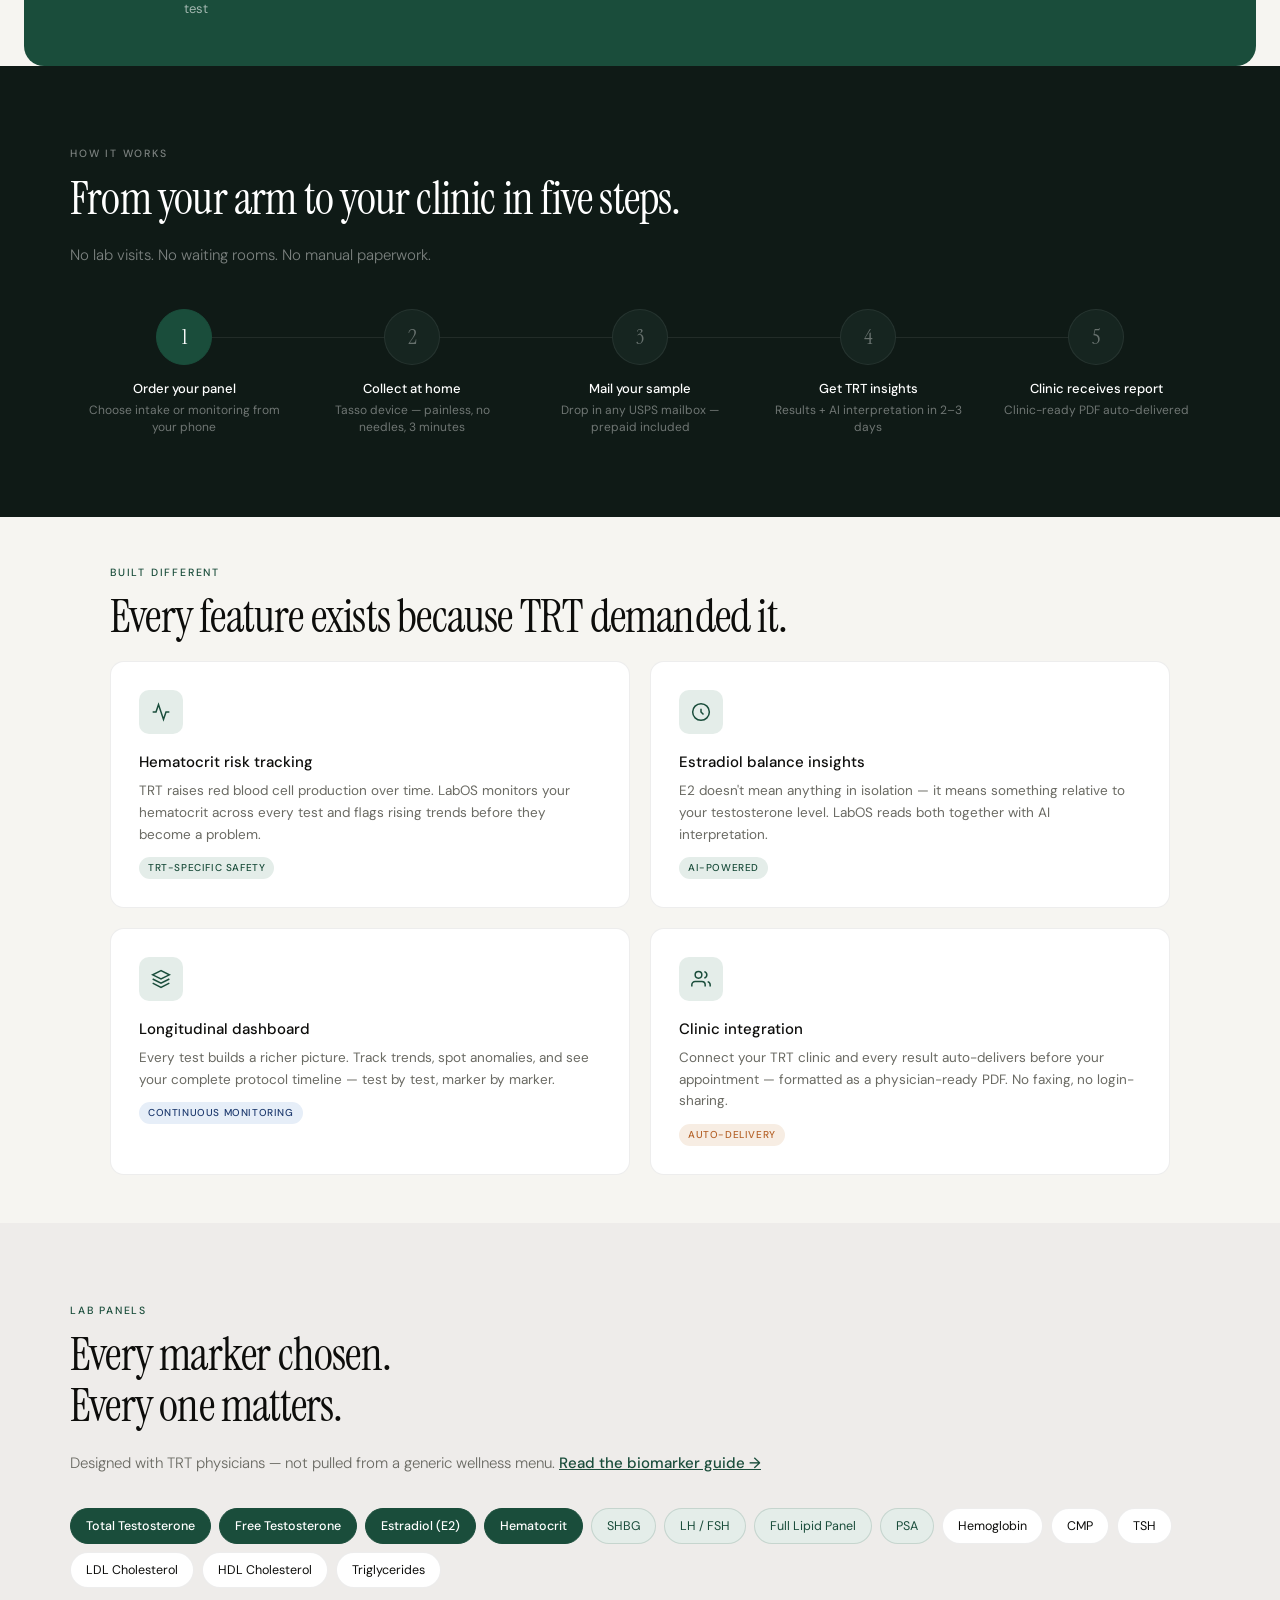
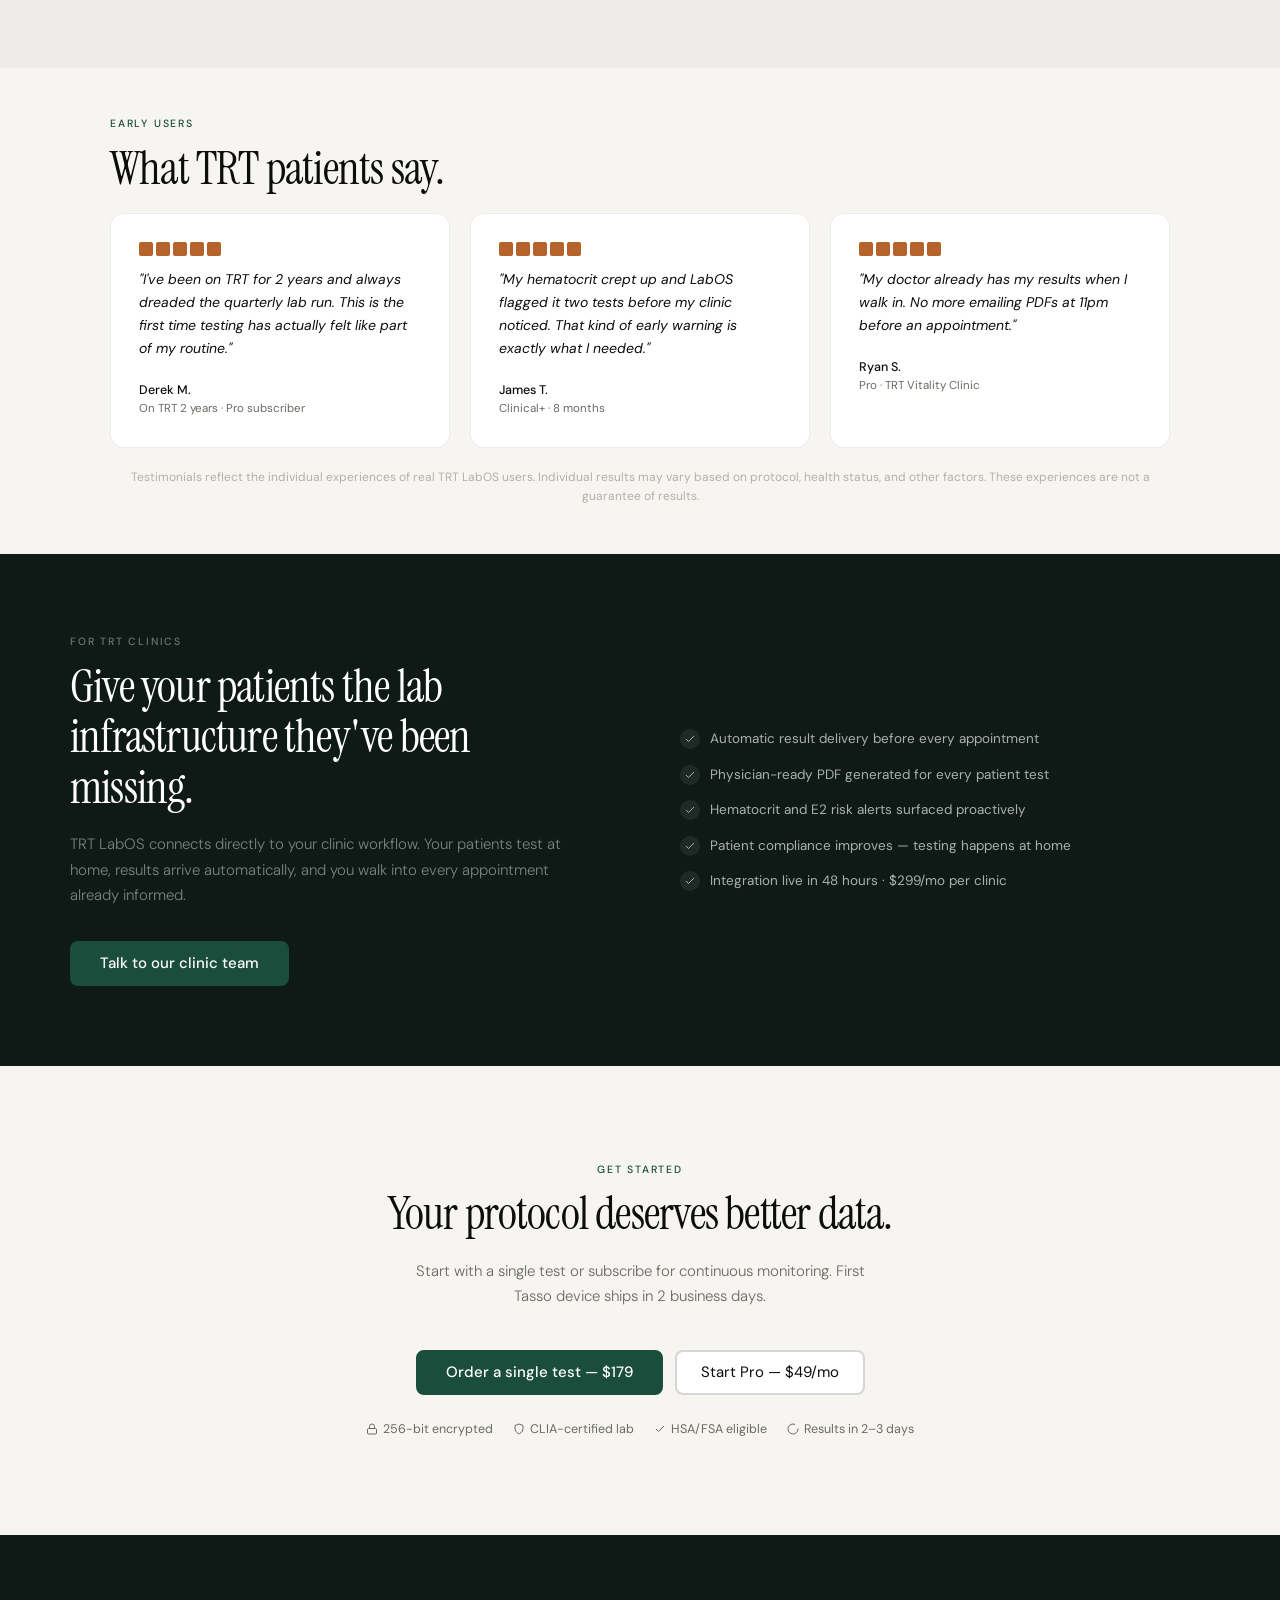
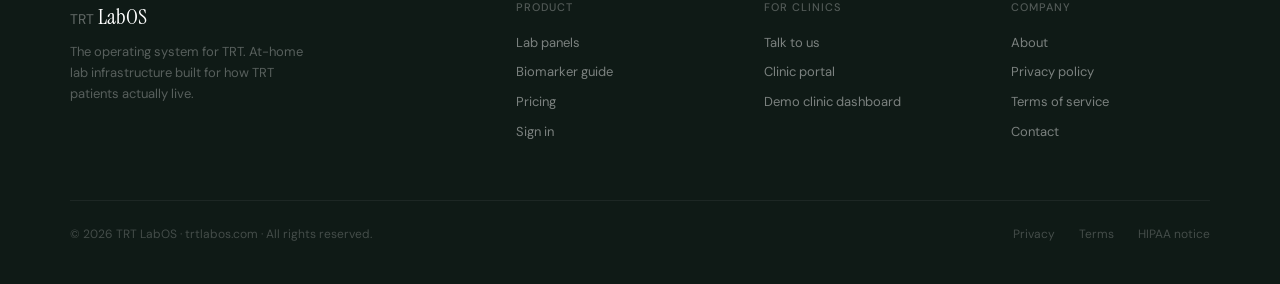
==== commit bd3d7844: "Remove false partner count claims and add testimonial disclosure Replace fabricated "40+ clinic part" ====
--- a/index.html
+++ b/index.html
@@ -114,7 +114,7 @@
     <a href="/panels.html">Lab Panels</a>
     <a href="/pricing.html">Pricing</a>
     <a href="/contact.html">Talk to Us</a>
-    <a href="/signup.html" class="nav-cta">Sign In</a>
+    <a href="https://app.trtlabos.com/auth/login" class="nav-cta">Sign In</a>
   </div>
   <div class="hamburger" id="hamburger" onclick="toggleMenu()"><span></span><span></span><span></span></div>
 </nav>
@@ -123,7 +123,7 @@
   <a href="/pricing.html">Pricing</a>
   <a href="/contact.html">Talk to Us</a>
   <a href="/about.html">About</a>
-  <a href="/signup.html" class="mob-cta">Sign In</a>
+  <a href="https://app.trtlabos.com/auth/login" class="mob-cta">Sign In</a>
 </div>
 
 <section class="hero">
@@ -135,7 +135,7 @@
     <h1>TRT finally has an<br><em>operating system.</em></h1>
     <p class="hero-sub">At-home blood collection. TRT-specific lab panels. AI insights that track your protocol over time — and deliver directly to your clinic.</p>
     <div class="hero-actions">
-      <a href="/signup.html?plan=onetime" class="btn-primary">Order your first test — $179</a>
+      <a href="https://app.trtlabos.com/auth/signup" class="btn-primary">Order your first test — $179</a>
       <a href="/panels.html" class="btn-secondary">See lab panels →</a>
     </div>
     <div class="hero-trust">
@@ -145,7 +145,7 @@
       <div class="trust-dot"></div>
       <div class="trust-item"><svg width="13" height="13" viewBox="0 0 24 24" fill="none" stroke="currentColor" stroke-width="2"><polyline points="20 6 9 17 4 12"/></svg>HSA/FSA eligible</div>
       <div class="trust-dot"></div>
-      <div class="trust-item"><svg width="13" height="13" viewBox="0 0 24 24" fill="none" stroke="currentColor" stroke-width="2"><path d="M17 21v-2a4 4 0 00-4-4H5a4 4 0 00-4 4v2"/><circle cx="9" cy="7" r="4"/></svg>40+ clinic partners</div>
+      <div class="trust-item"><svg width="13" height="13" viewBox="0 0 24 24" fill="none" stroke="currentColor" stroke-width="2"><path d="M17 21v-2a4 4 0 00-4-4H5a4 4 0 00-4 4v2"/><circle cx="9" cy="7" r="4"/></svg>Clinic integration built in</div>
     </div>
   </div>
 </section>
@@ -204,7 +204,7 @@
 <div class="stats-band">
   <div class="stat-item"><div class="stat-num">10+</div><div class="stat-lbl">TRT biomarkers tracked every monitoring test</div></div>
   <div class="stat-item"><div class="stat-num">2–3</div><div class="stat-lbl">Day turnaround, physician reviewed</div></div>
-  <div class="stat-item"><div class="stat-num">40+</div><div class="stat-lbl">Integrated TRT clinic partners</div></div>
+  <div class="stat-item"><div class="stat-num">48hr</div><div class="stat-lbl">To connect your clinic and go live</div></div>
   <div class="stat-item"><div class="stat-num">$0</div><div class="stat-lbl">Extra cost to connect your existing clinic</div></div>
 </div>
 
@@ -253,6 +253,7 @@
     <div class="testi-card"><div class="testi-stars"><div class="star"></div><div class="star"></div><div class="star"></div><div class="star"></div><div class="star"></div></div><div class="testi-quote">"My hematocrit crept up and LabOS flagged it two tests before my clinic noticed. That kind of early warning is exactly what I needed."</div><div class="testi-author">James T.</div><div class="testi-role">Clinical+ · 8 months</div></div>
     <div class="testi-card"><div class="testi-stars"><div class="star"></div><div class="star"></div><div class="star"></div><div class="star"></div><div class="star"></div></div><div class="testi-quote">"My doctor already has my results when I walk in. No more emailing PDFs at 11pm before an appointment."</div><div class="testi-author">Ryan S.</div><div class="testi-role">Pro · TRT Vitality Clinic</div></div>
   </div>
+  <p style="font-size:12px;color:var(--subtle);text-align:center;margin-top:1.25rem;line-height:1.6;">Testimonials reflect the individual experiences of real TRT LabOS users. Individual results may vary based on protocol, health status, and other factors. These experiences are not a guarantee of results.</p>
 </section>
 
 <section class="clinic-section">
@@ -278,8 +279,8 @@
   <div class="sec-title">Your protocol deserves better data.</div>
   <div class="sec-sub" style="max-width:480px;margin:0 auto 2.5rem;">Start with a single test or subscribe for continuous monitoring. First Tasso device ships in 2 business days.</div>
   <div class="cta-actions">
-    <a href="/signup.html?plan=onetime" class="btn-primary">Order a single test — $179</a>
-    <a href="/signup.html?plan=pro" class="btn-secondary">Start Pro — $49/mo</a>
+    <a href="https://app.trtlabos.com/auth/signup" class="btn-primary">Order a single test — $179</a>
+    <a href="https://app.trtlabos.com/auth/signup" class="btn-secondary">Start Pro — $49/mo</a>
   </div>
   <div class="cta-trust">
     <div class="ct-item"><svg width="12" height="12" viewBox="0 0 24 24" fill="none" stroke="currentColor" stroke-width="2"><rect x="3" y="11" width="18" height="11" rx="2"/><path d="M7 11V7a5 5 0 0110 0v4"/></svg>256-bit encrypted</div>
@@ -293,7 +294,7 @@
   <div class="footer-inner">
     <div class="footer-top">
       <div><div class="footer-logo"><span>TRT</span>LabOS</div><p class="footer-tagline">The operating system for TRT. At-home lab infrastructure built for how TRT patients actually live.</p></div>
-      <div class="footer-col"><h4>Product</h4><a href="/panels.html">Lab panels</a><a href="/biomarkers.html">Biomarker guide</a><a href="/pricing.html">Pricing</a><a href="/signup.html">Sign in</a></div>
+      <div class="footer-col"><h4>Product</h4><a href="/panels.html">Lab panels</a><a href="/biomarkers.html">Biomarker guide</a><a href="/pricing.html">Pricing</a><a href="https://app.trtlabos.com/auth/login">Sign in</a></div>
       <div class="footer-col"><h4>For clinics</h4><a href="/contact.html">Talk to us</a><a href="/clinic.html">Clinic portal</a><a href="/demo-clinic-dashboard.html">Demo clinic dashboard</a></div>
       <div class="footer-col"><h4>Company</h4><a href="/about.html">About</a><a href="/privacy.html">Privacy policy</a><a href="/terms.html">Terms of service</a><a href="mailto:support@trtlabos.com">Contact</a></div>
     </div>
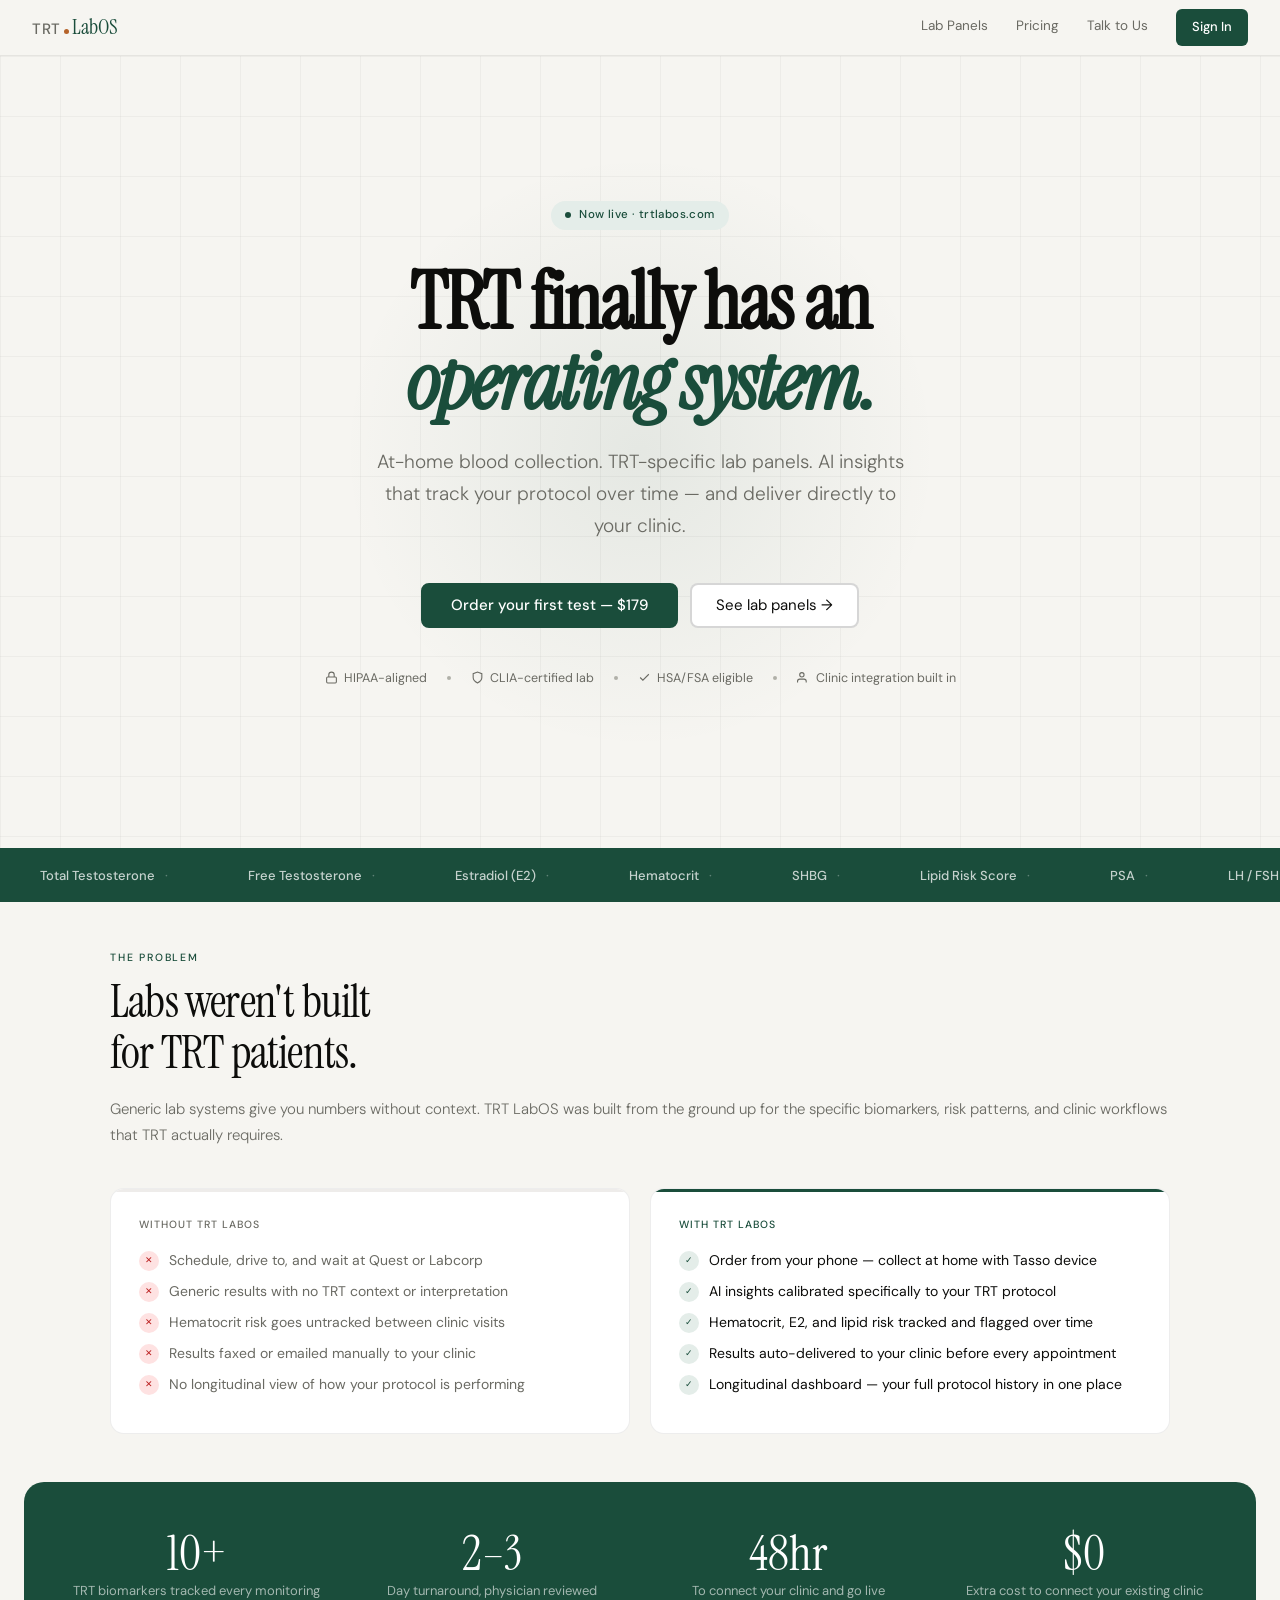
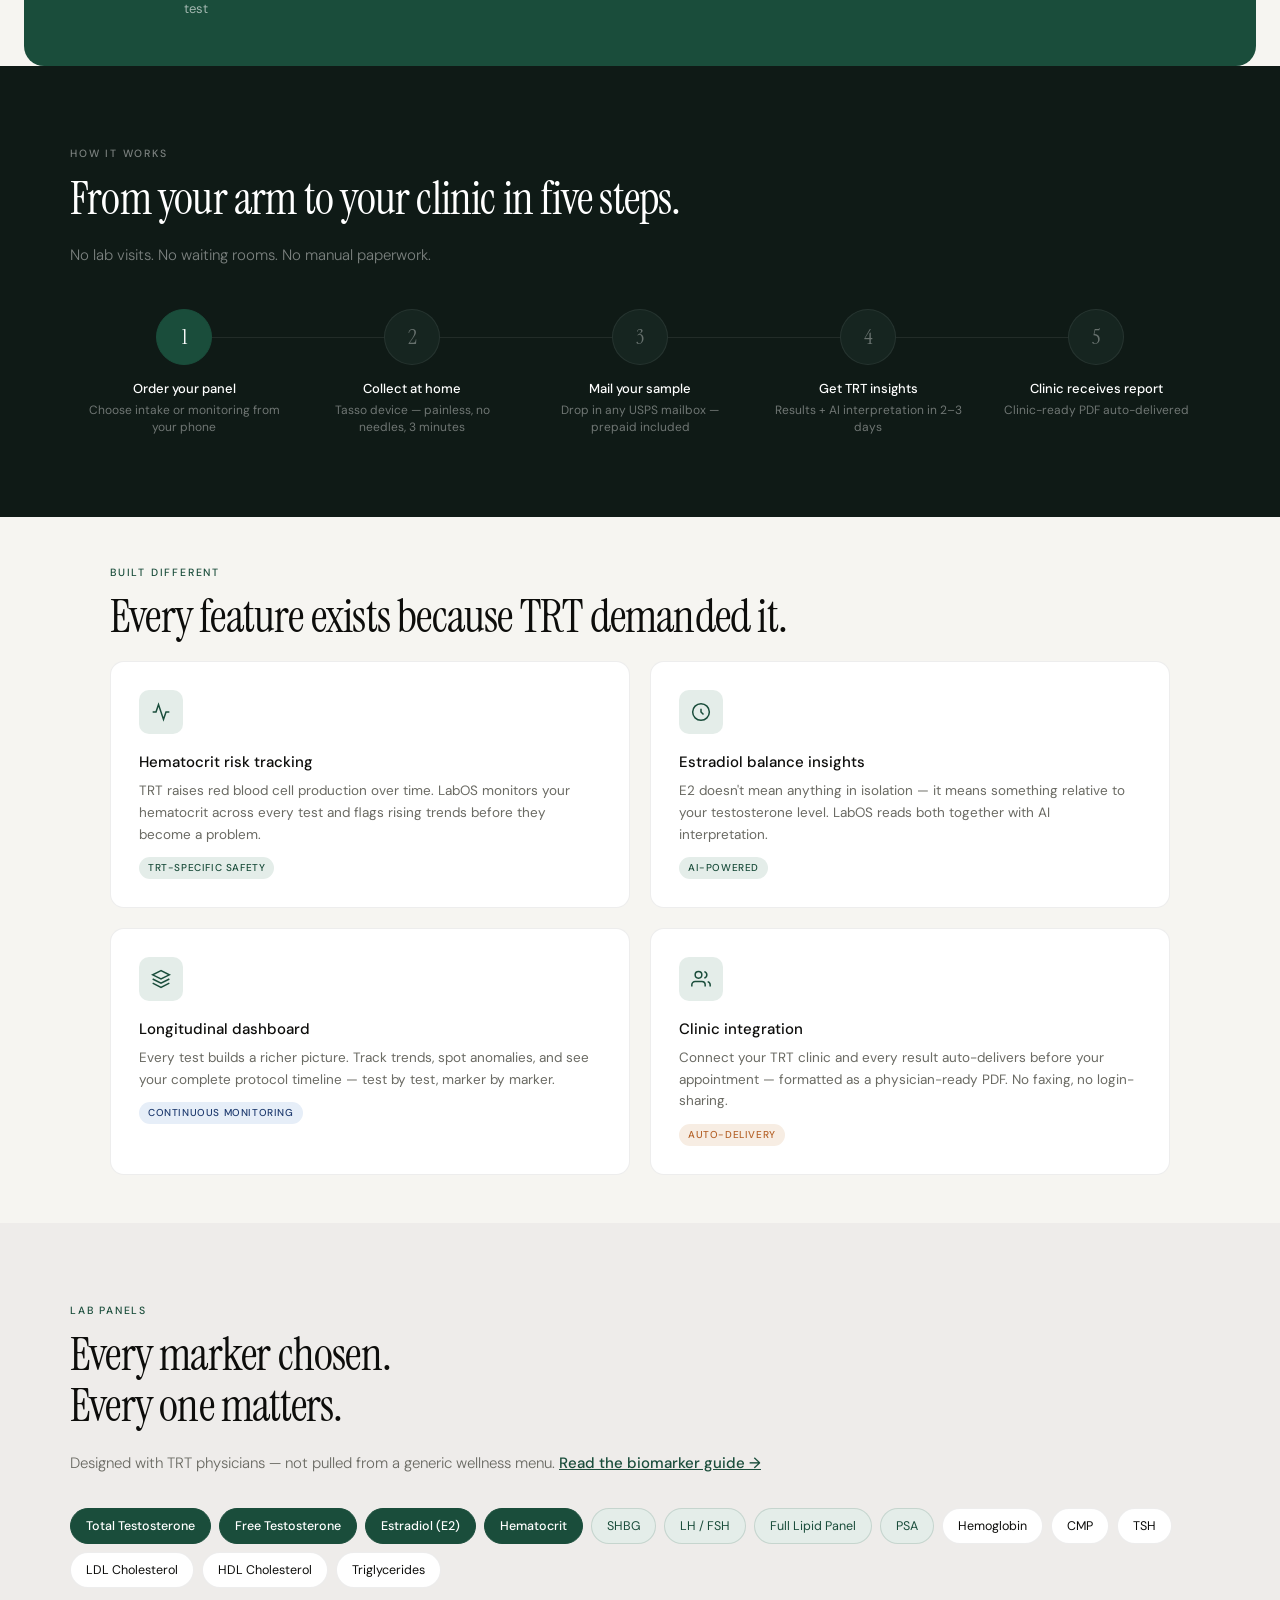
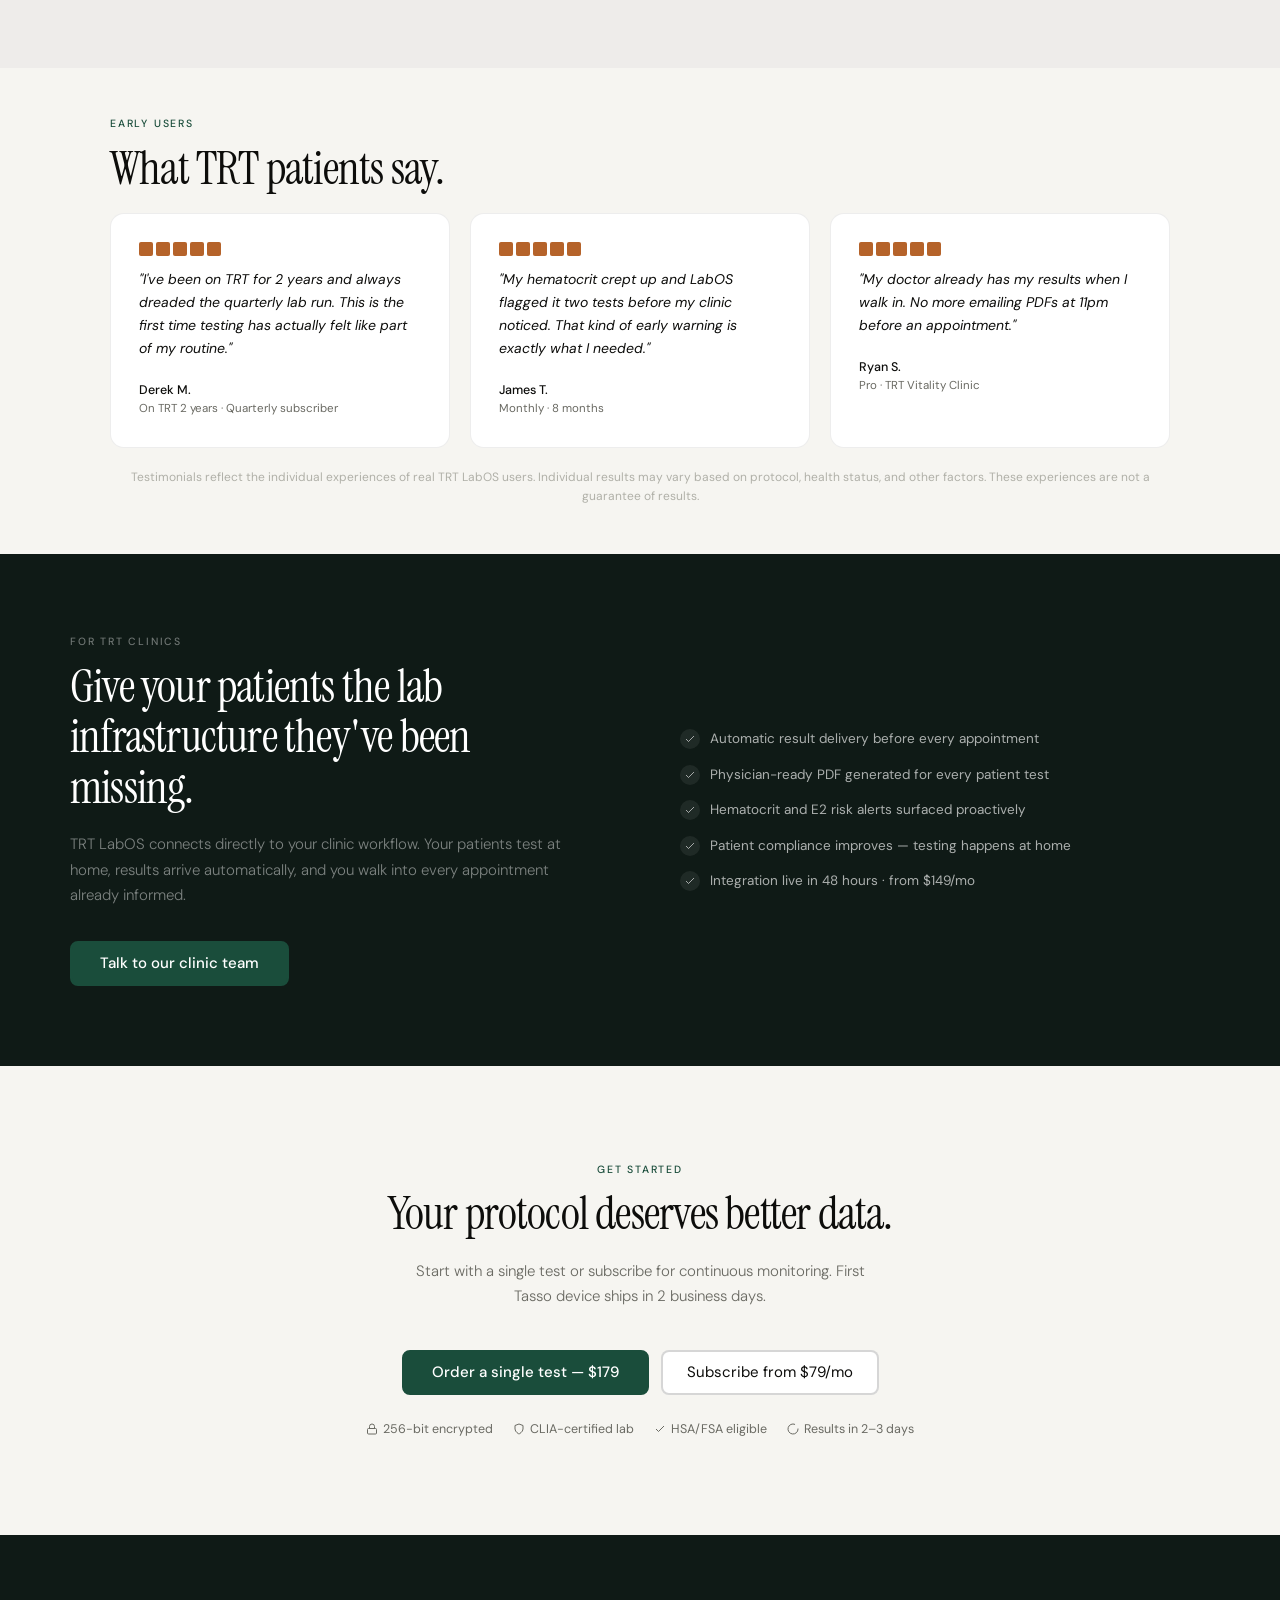
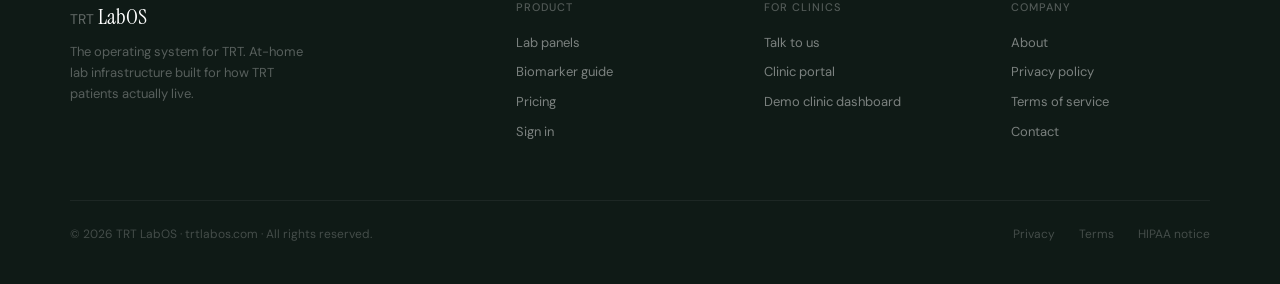
==== commit b4b65dcb: "Revamp pricing across site — new plan structure and free account tier - pricing.html: Replace old Pr" ====
--- a/index.html
+++ b/index.html
@@ -249,8 +249,8 @@
   <div class="eyebrow">Early users</div>
   <div class="sec-title">What TRT patients say.</div>
   <div class="testi-grid">
-    <div class="testi-card"><div class="testi-stars"><div class="star"></div><div class="star"></div><div class="star"></div><div class="star"></div><div class="star"></div></div><div class="testi-quote">"I've been on TRT for 2 years and always dreaded the quarterly lab run. This is the first time testing has actually felt like part of my routine."</div><div class="testi-author">Derek M.</div><div class="testi-role">On TRT 2 years · Pro subscriber</div></div>
-    <div class="testi-card"><div class="testi-stars"><div class="star"></div><div class="star"></div><div class="star"></div><div class="star"></div><div class="star"></div></div><div class="testi-quote">"My hematocrit crept up and LabOS flagged it two tests before my clinic noticed. That kind of early warning is exactly what I needed."</div><div class="testi-author">James T.</div><div class="testi-role">Clinical+ · 8 months</div></div>
+    <div class="testi-card"><div class="testi-stars"><div class="star"></div><div class="star"></div><div class="star"></div><div class="star"></div><div class="star"></div></div><div class="testi-quote">"I've been on TRT for 2 years and always dreaded the quarterly lab run. This is the first time testing has actually felt like part of my routine."</div><div class="testi-author">Derek M.</div><div class="testi-role">On TRT 2 years · Quarterly subscriber</div></div>
+    <div class="testi-card"><div class="testi-stars"><div class="star"></div><div class="star"></div><div class="star"></div><div class="star"></div><div class="star"></div></div><div class="testi-quote">"My hematocrit crept up and LabOS flagged it two tests before my clinic noticed. That kind of early warning is exactly what I needed."</div><div class="testi-author">James T.</div><div class="testi-role">Monthly · 8 months</div></div>
     <div class="testi-card"><div class="testi-stars"><div class="star"></div><div class="star"></div><div class="star"></div><div class="star"></div><div class="star"></div></div><div class="testi-quote">"My doctor already has my results when I walk in. No more emailing PDFs at 11pm before an appointment."</div><div class="testi-author">Ryan S.</div><div class="testi-role">Pro · TRT Vitality Clinic</div></div>
   </div>
   <p style="font-size:12px;color:var(--subtle);text-align:center;margin-top:1.25rem;line-height:1.6;">Testimonials reflect the individual experiences of real TRT LabOS users. Individual results may vary based on protocol, health status, and other factors. These experiences are not a guarantee of results.</p>
@@ -269,7 +269,7 @@
       <div class="clinic-feat"><div class="cf-icon"><svg width="12" height="12" viewBox="0 0 24 24" fill="none" stroke="rgba(255,255,255,0.6)" stroke-width="2"><polyline points="20 6 9 17 4 12"/></svg></div>Physician-ready PDF generated for every patient test</div>
       <div class="clinic-feat"><div class="cf-icon"><svg width="12" height="12" viewBox="0 0 24 24" fill="none" stroke="rgba(255,255,255,0.6)" stroke-width="2"><polyline points="20 6 9 17 4 12"/></svg></div>Hematocrit and E2 risk alerts surfaced proactively</div>
       <div class="clinic-feat"><div class="cf-icon"><svg width="12" height="12" viewBox="0 0 24 24" fill="none" stroke="rgba(255,255,255,0.6)" stroke-width="2"><polyline points="20 6 9 17 4 12"/></svg></div>Patient compliance improves — testing happens at home</div>
-      <div class="clinic-feat"><div class="cf-icon"><svg width="12" height="12" viewBox="0 0 24 24" fill="none" stroke="rgba(255,255,255,0.6)" stroke-width="2"><polyline points="20 6 9 17 4 12"/></svg></div>Integration live in 48 hours · $299/mo per clinic</div>
+      <div class="clinic-feat"><div class="cf-icon"><svg width="12" height="12" viewBox="0 0 24 24" fill="none" stroke="rgba(255,255,255,0.6)" stroke-width="2"><polyline points="20 6 9 17 4 12"/></svg></div>Integration live in 48 hours · from $149/mo</div>
     </div>
   </div>
 </section>
@@ -280,7 +280,7 @@
   <div class="sec-sub" style="max-width:480px;margin:0 auto 2.5rem;">Start with a single test or subscribe for continuous monitoring. First Tasso device ships in 2 business days.</div>
   <div class="cta-actions">
     <a href="https://app.trtlabos.com/auth/signup" class="btn-primary">Order a single test — $179</a>
-    <a href="https://app.trtlabos.com/auth/signup" class="btn-secondary">Start Pro — $49/mo</a>
+    <a href="https://app.trtlabos.com/auth/signup" class="btn-secondary">Subscribe from $79/mo</a>
   </div>
   <div class="cta-trust">
     <div class="ct-item"><svg width="12" height="12" viewBox="0 0 24 24" fill="none" stroke="currentColor" stroke-width="2"><rect x="3" y="11" width="18" height="11" rx="2"/><path d="M7 11V7a5 5 0 0110 0v4"/></svg>256-bit encrypted</div>
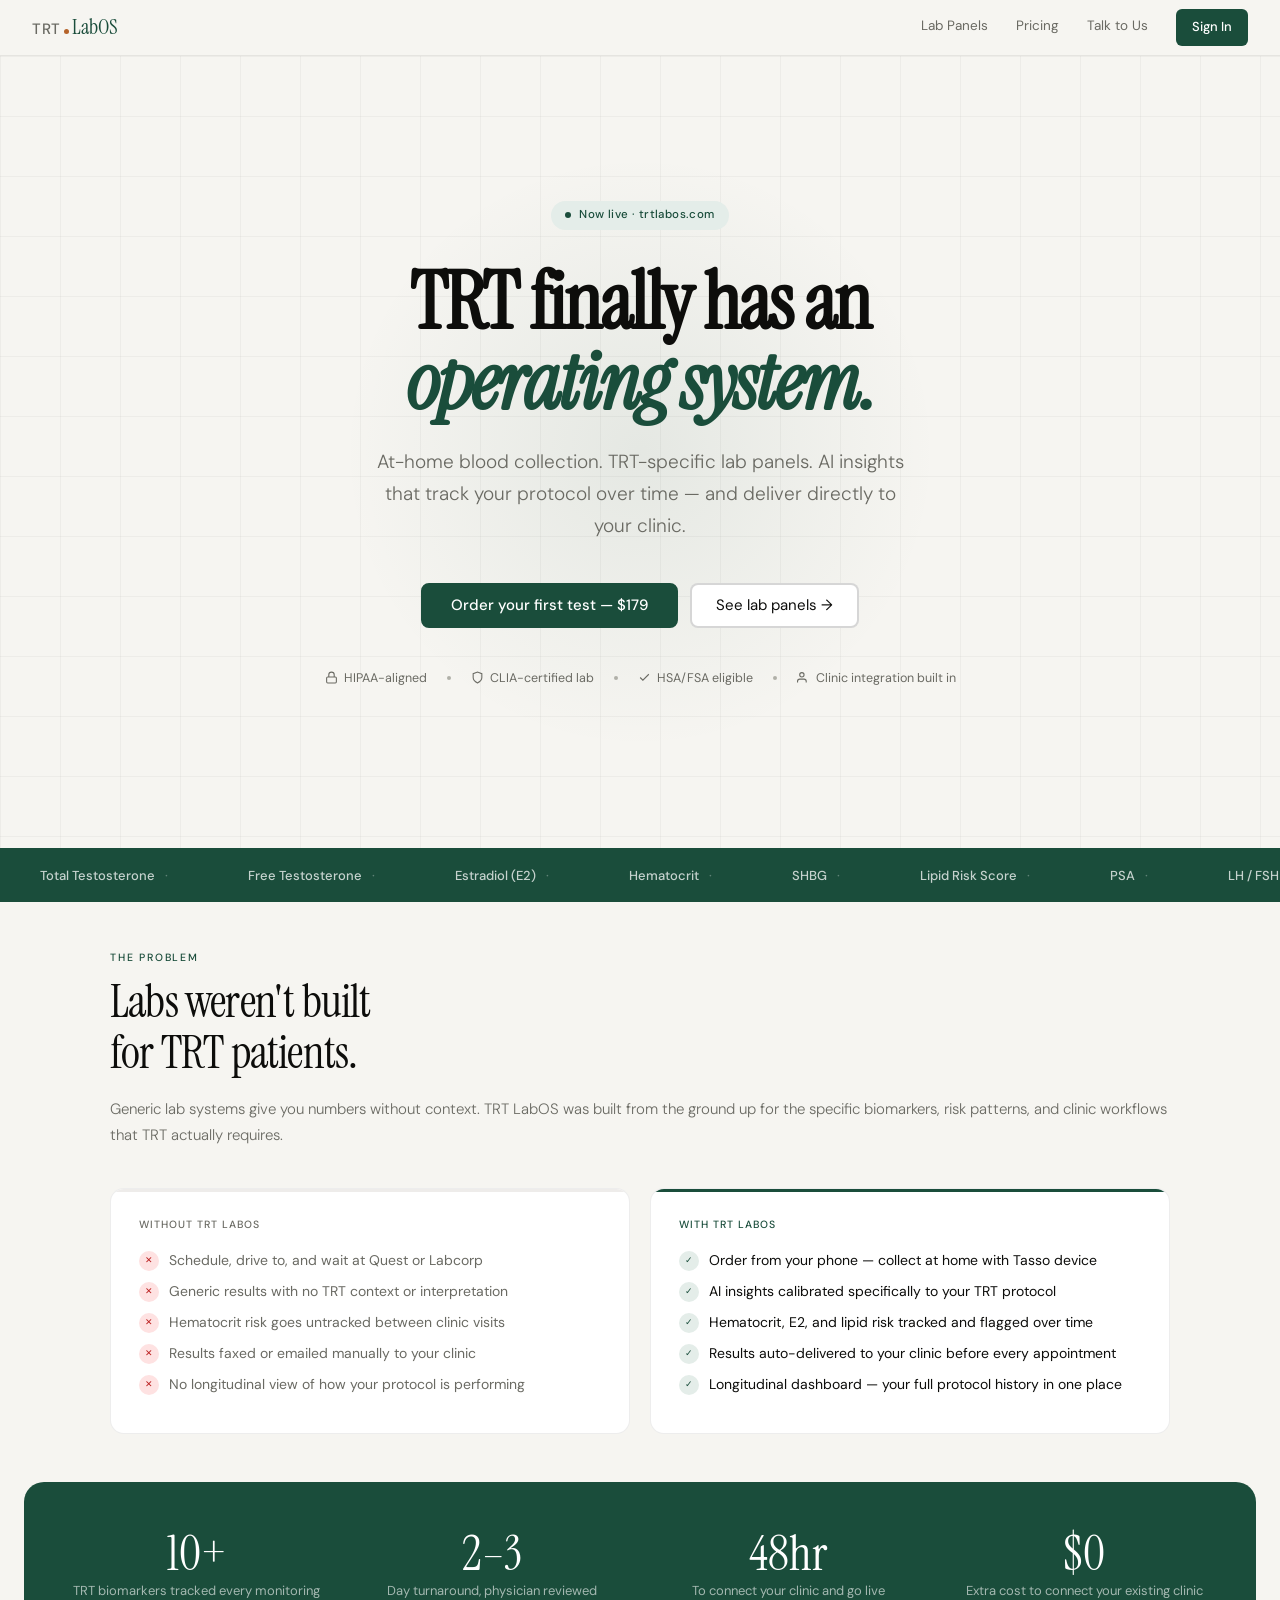
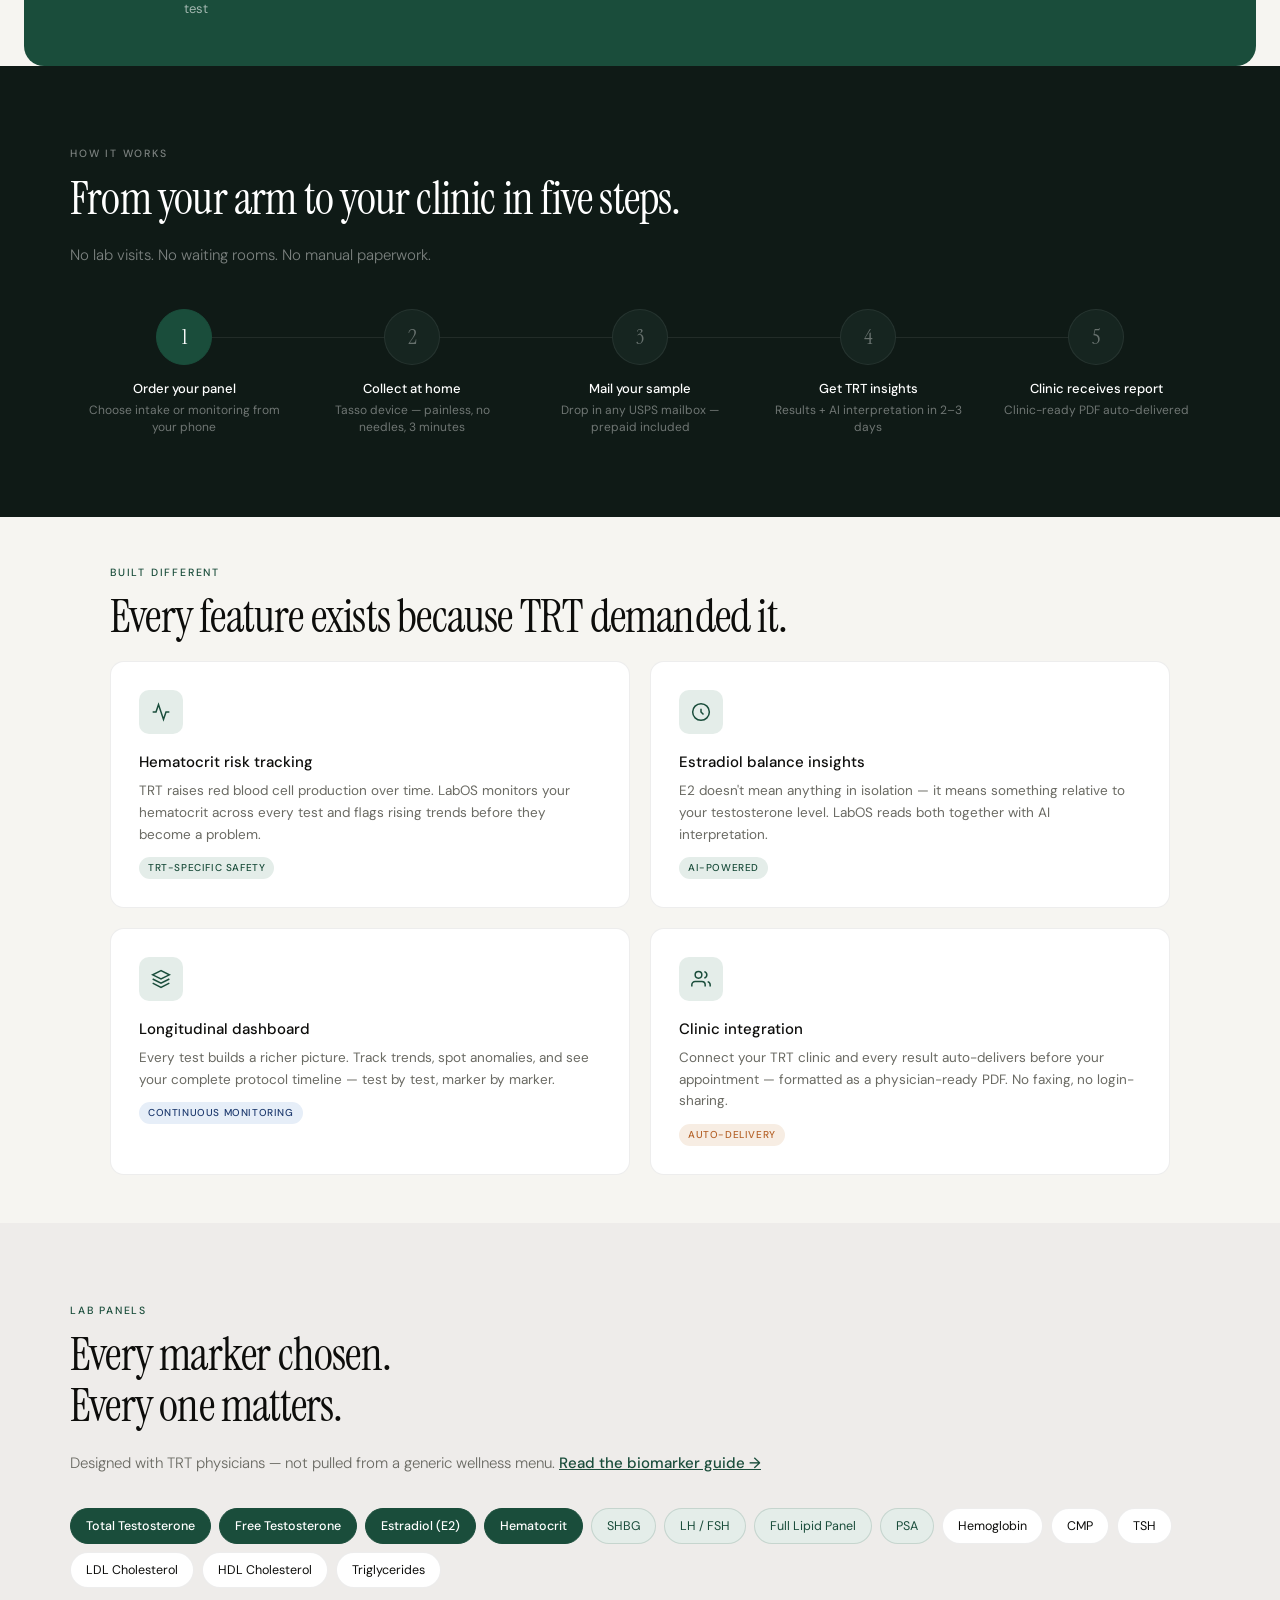
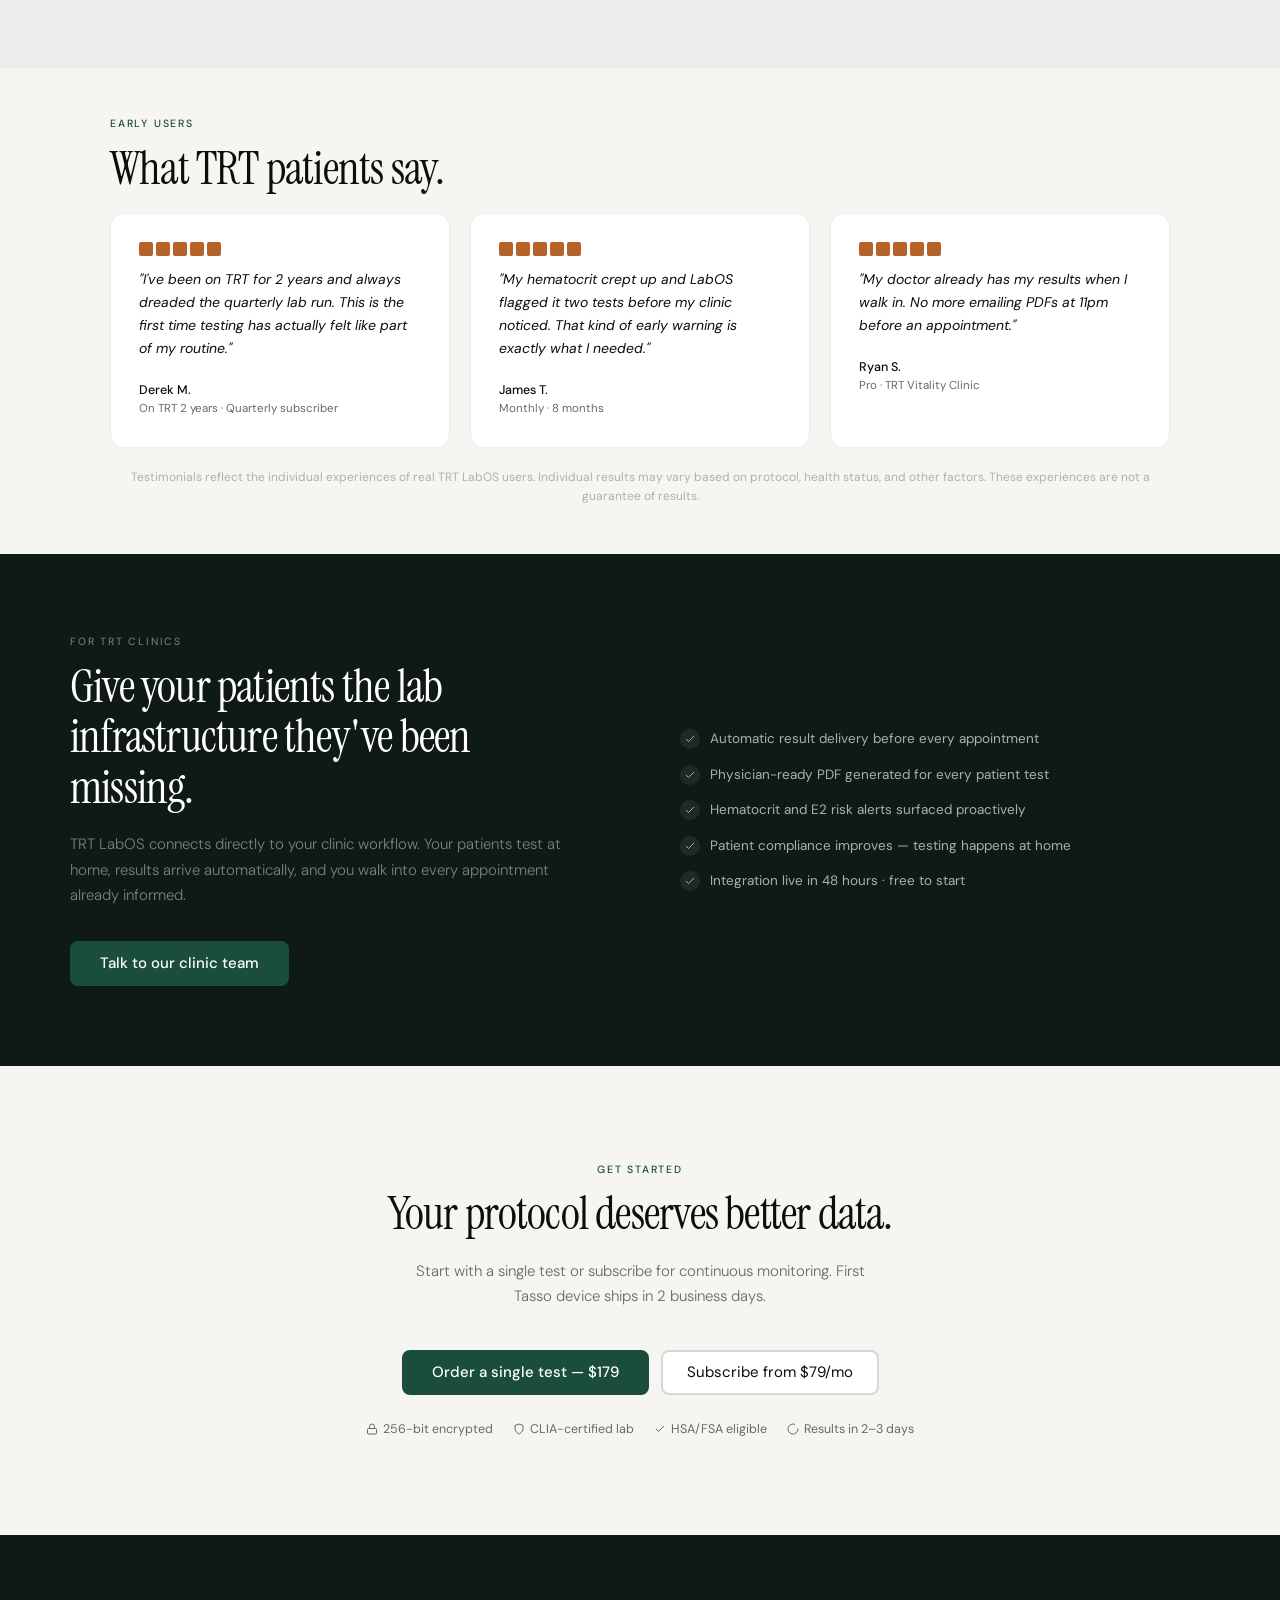
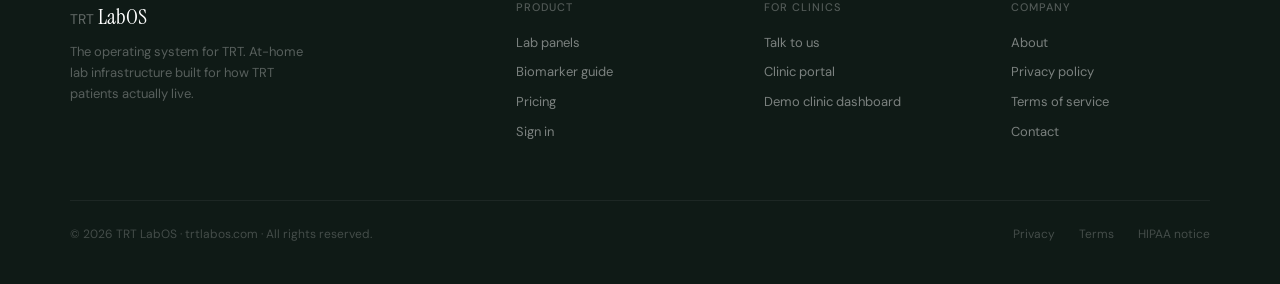
==== commit 47255c69: "Update clinic pricing to Free + Pro ($299/mo) model - pricing.html: Replace 3-tier clinic model (Sta" ====
--- a/index.html
+++ b/index.html
@@ -269,7 +269,7 @@
       <div class="clinic-feat"><div class="cf-icon"><svg width="12" height="12" viewBox="0 0 24 24" fill="none" stroke="rgba(255,255,255,0.6)" stroke-width="2"><polyline points="20 6 9 17 4 12"/></svg></div>Physician-ready PDF generated for every patient test</div>
       <div class="clinic-feat"><div class="cf-icon"><svg width="12" height="12" viewBox="0 0 24 24" fill="none" stroke="rgba(255,255,255,0.6)" stroke-width="2"><polyline points="20 6 9 17 4 12"/></svg></div>Hematocrit and E2 risk alerts surfaced proactively</div>
       <div class="clinic-feat"><div class="cf-icon"><svg width="12" height="12" viewBox="0 0 24 24" fill="none" stroke="rgba(255,255,255,0.6)" stroke-width="2"><polyline points="20 6 9 17 4 12"/></svg></div>Patient compliance improves — testing happens at home</div>
-      <div class="clinic-feat"><div class="cf-icon"><svg width="12" height="12" viewBox="0 0 24 24" fill="none" stroke="rgba(255,255,255,0.6)" stroke-width="2"><polyline points="20 6 9 17 4 12"/></svg></div>Integration live in 48 hours · from $149/mo</div>
+      <div class="clinic-feat"><div class="cf-icon"><svg width="12" height="12" viewBox="0 0 24 24" fill="none" stroke="rgba(255,255,255,0.6)" stroke-width="2"><polyline points="20 6 9 17 4 12"/></svg></div>Integration live in 48 hours · free to start</div>
     </div>
   </div>
 </section>
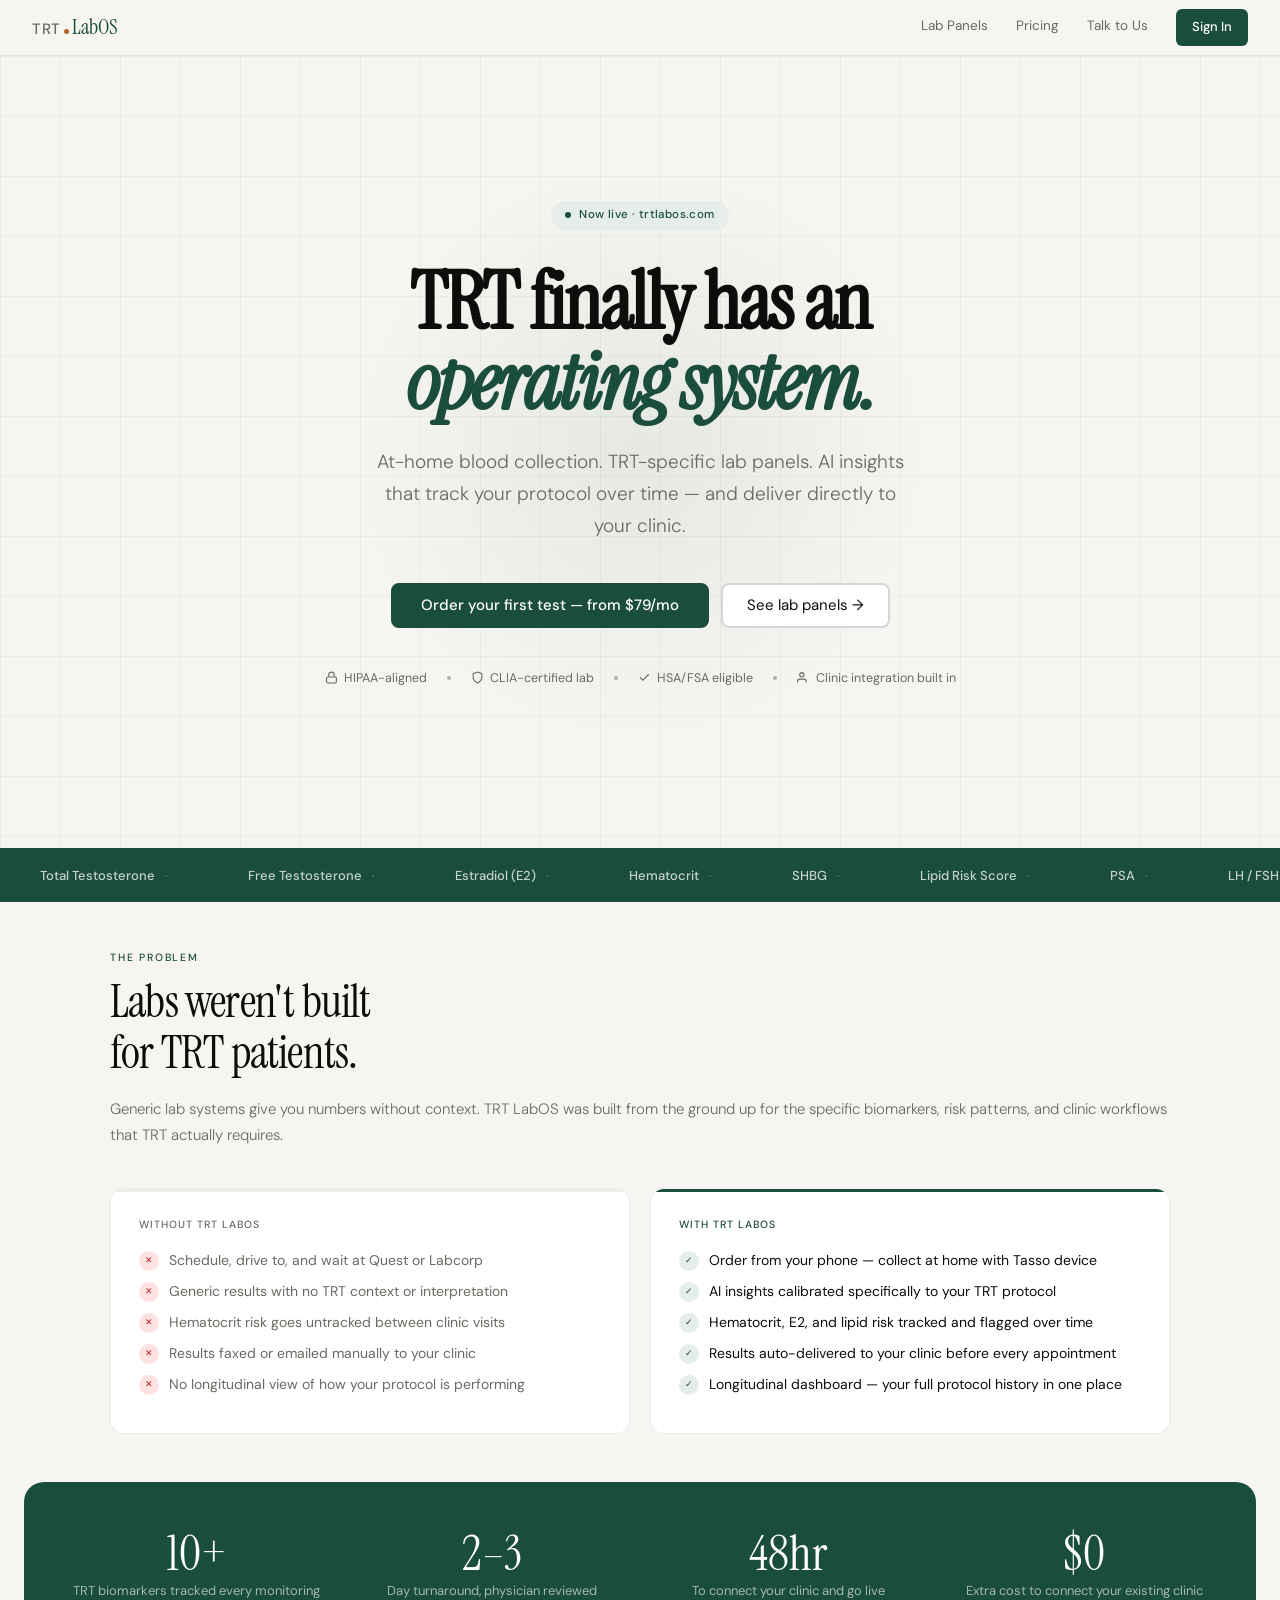
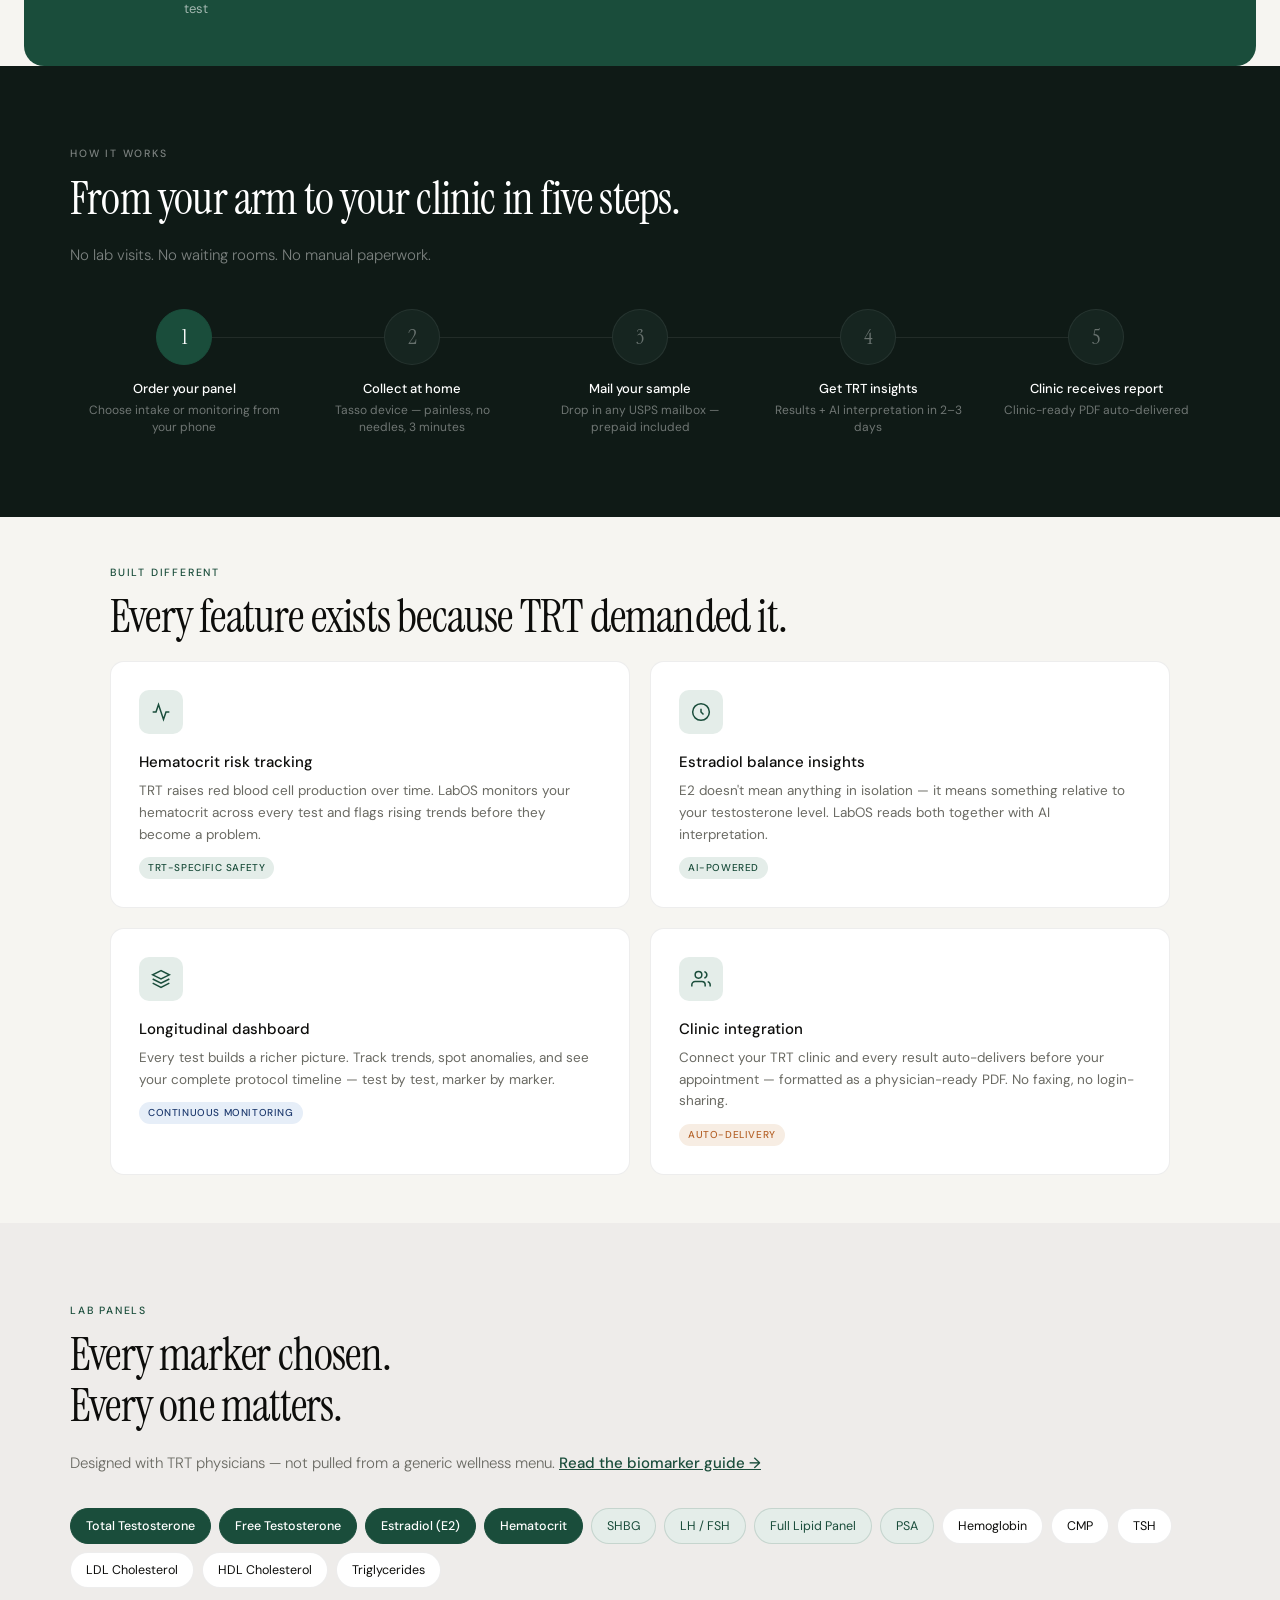
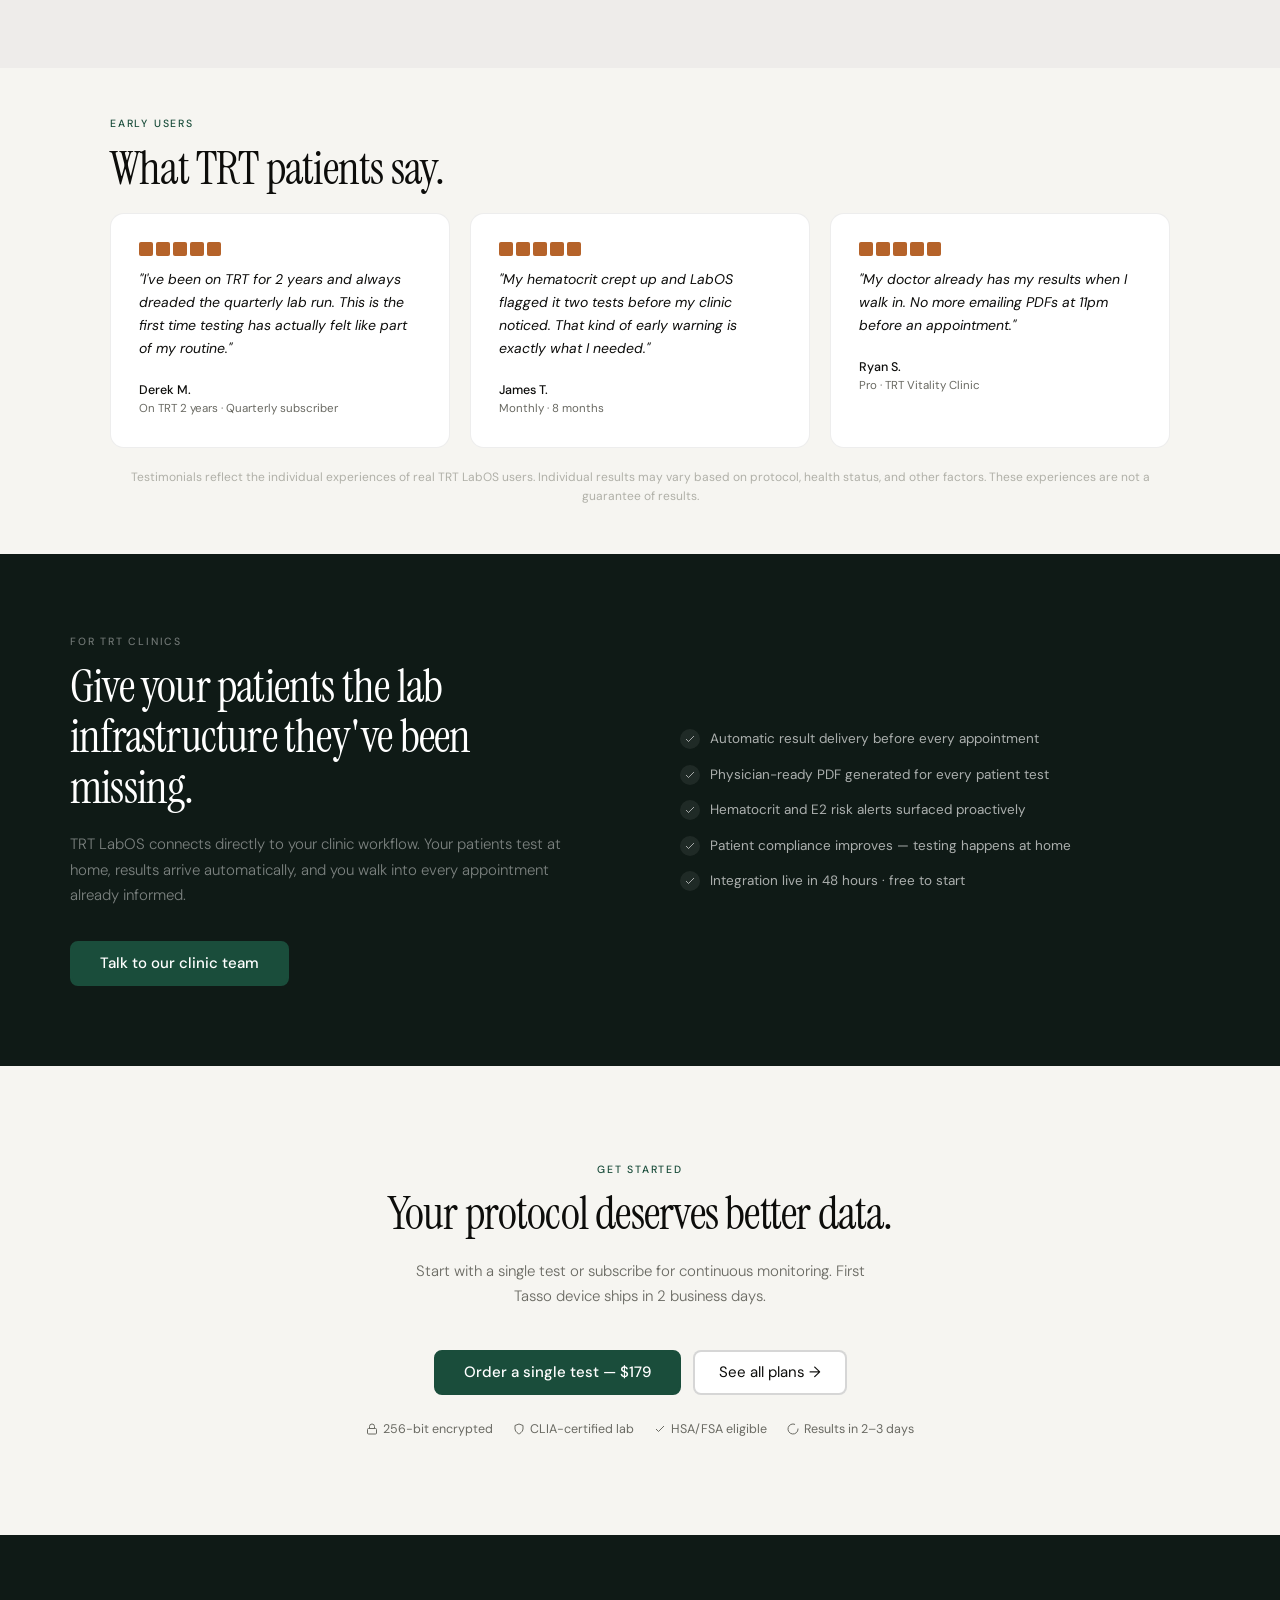
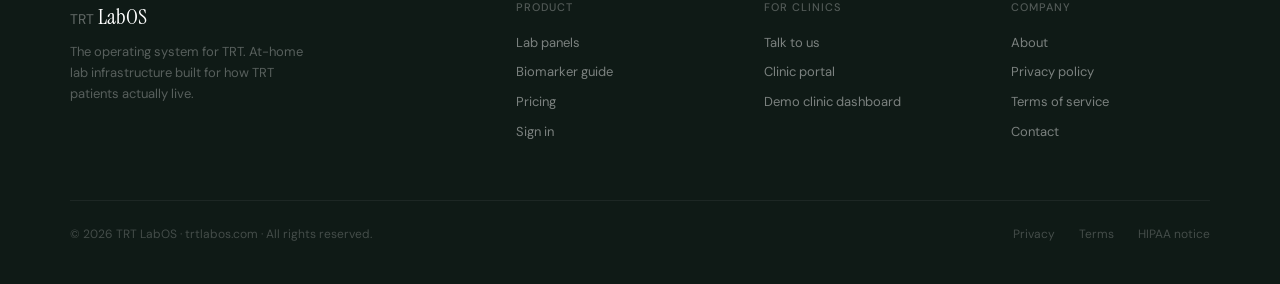
==== commit 992f8c99: "Fix homepage CTAs and add one-time anchor on pricing page - Hero and bottom CTAs now route to /prici" ====
--- a/index.html
+++ b/index.html
@@ -135,7 +135,7 @@
     <h1>TRT finally has an<br><em>operating system.</em></h1>
     <p class="hero-sub">At-home blood collection. TRT-specific lab panels. AI insights that track your protocol over time — and deliver directly to your clinic.</p>
     <div class="hero-actions">
-      <a href="https://app.trtlabos.com/auth/signup" class="btn-primary">Order your first test — $179</a>
+      <a href="/pricing.html" class="btn-primary">Order your first test — from $79/mo</a>
       <a href="/panels.html" class="btn-secondary">See lab panels →</a>
     </div>
     <div class="hero-trust">
@@ -279,8 +279,8 @@
   <div class="sec-title">Your protocol deserves better data.</div>
   <div class="sec-sub" style="max-width:480px;margin:0 auto 2.5rem;">Start with a single test or subscribe for continuous monitoring. First Tasso device ships in 2 business days.</div>
   <div class="cta-actions">
-    <a href="https://app.trtlabos.com/auth/signup" class="btn-primary">Order a single test — $179</a>
-    <a href="https://app.trtlabos.com/auth/signup" class="btn-secondary">Subscribe from $79/mo</a>
+    <a href="/pricing.html#one-time" class="btn-primary">Order a single test — $179</a>
+    <a href="/pricing.html" class="btn-secondary">See all plans →</a>
   </div>
   <div class="cta-trust">
     <div class="ct-item"><svg width="12" height="12" viewBox="0 0 24 24" fill="none" stroke="currentColor" stroke-width="2"><rect x="3" y="11" width="18" height="11" rx="2"/><path d="M7 11V7a5 5 0 0110 0v4"/></svg>256-bit encrypted</div>
